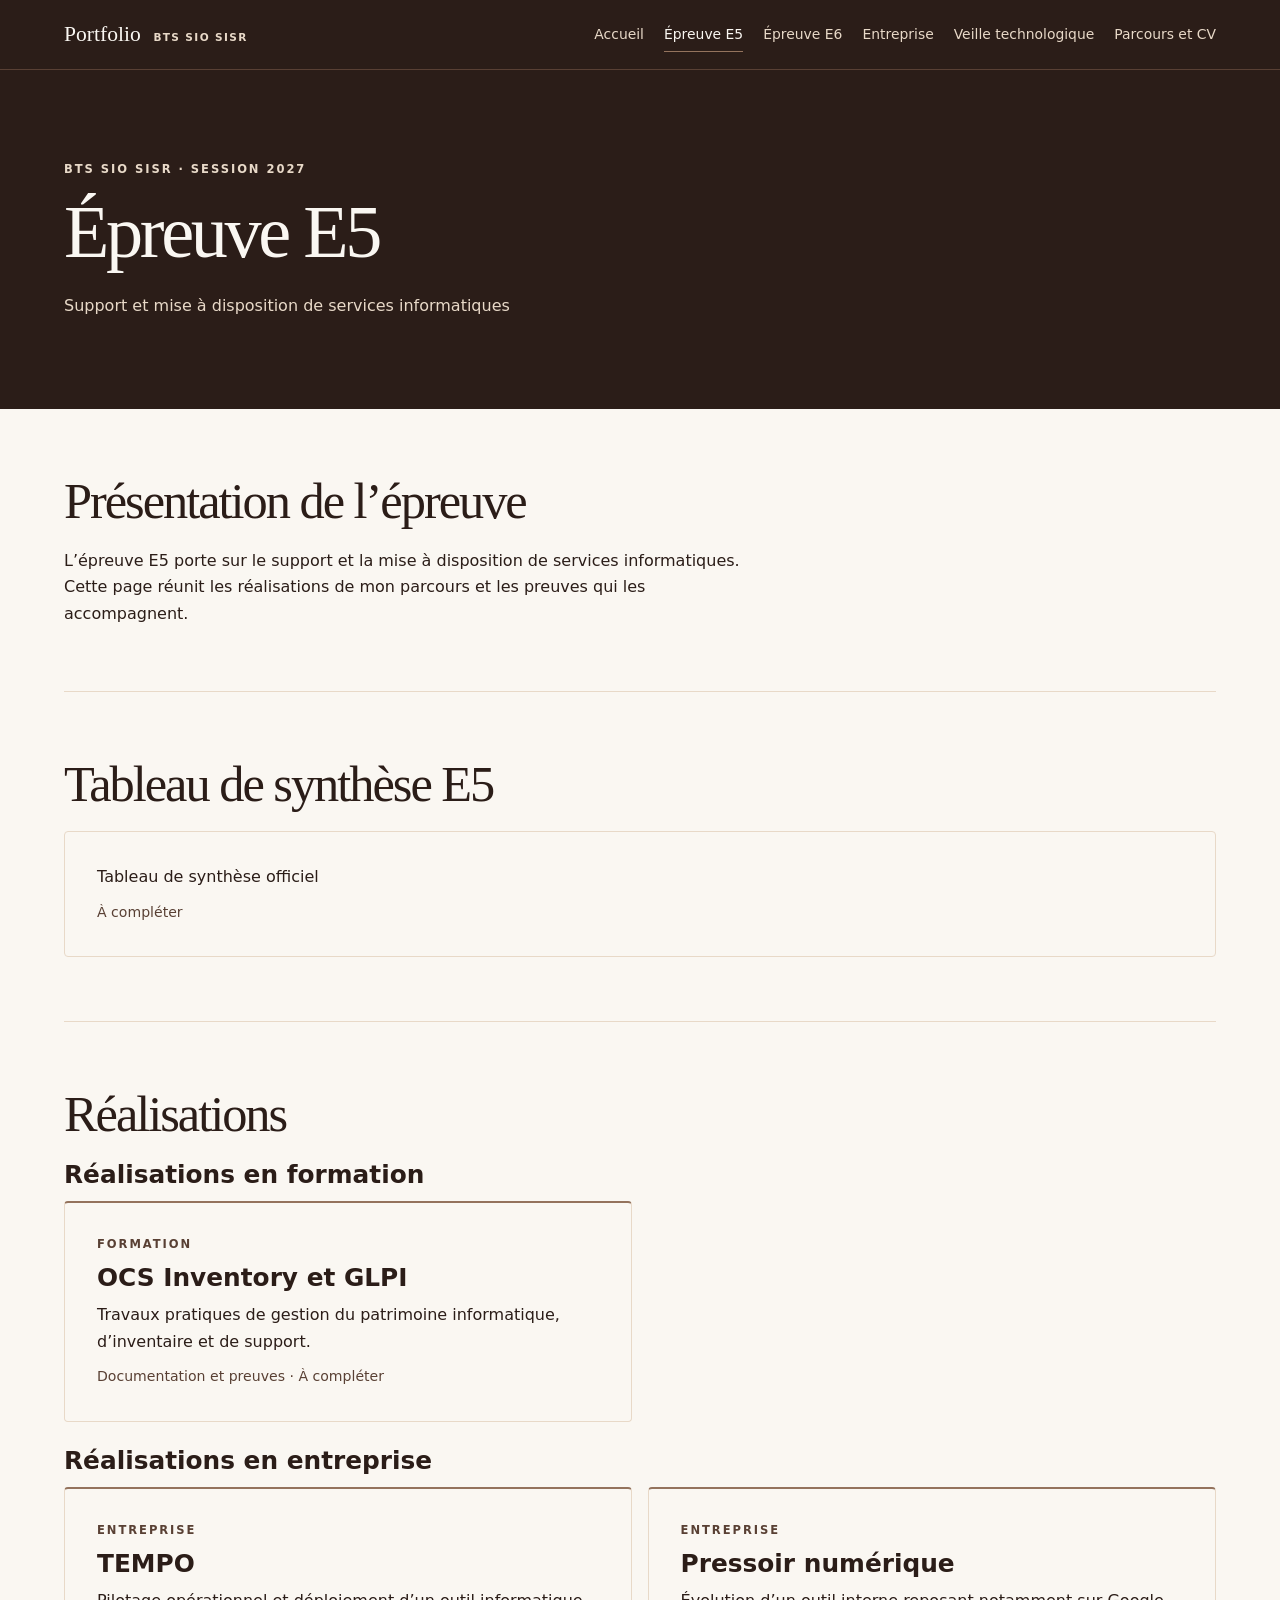
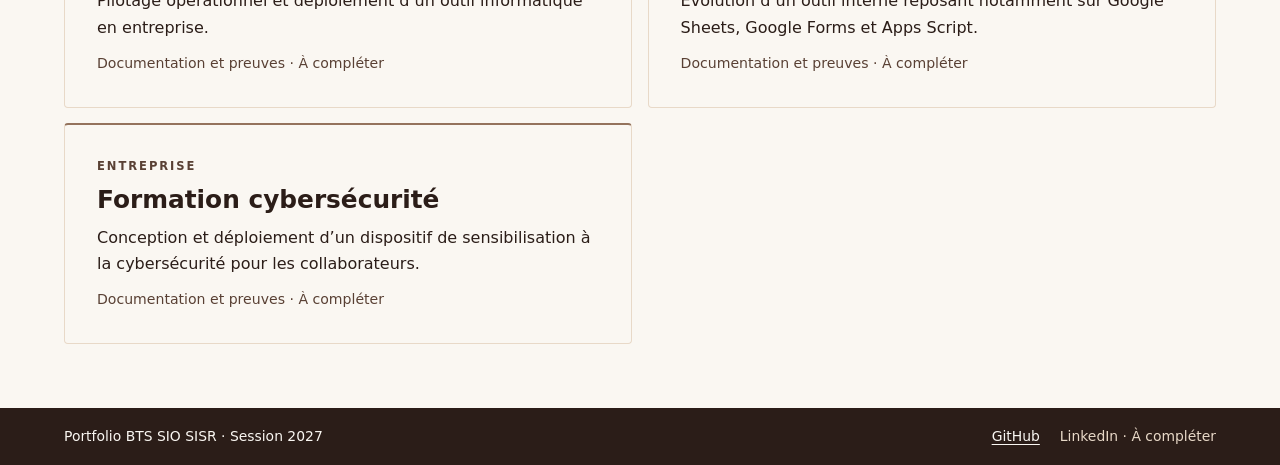
==== e5.html @ d7baee7f "Create BTS SIO SISR portfolio V1" ====
<!doctype html>
<html lang="fr">
  <head>
    <meta charset="utf-8">
    <meta name="viewport" content="width=device-width, initial-scale=1">
    <title>Épreuve E5 | Portfolio BTS SIO SISR 2027</title>
    <link rel="stylesheet" href="assets/styles.css">
    <script src="assets/menu.js" defer></script>
  </head>
  <body>
    <a class="skip" href="#contenu">Aller au contenu</a>
    <header class="site-header">
      <div class="wrap header-inner">
        <a class="brand" href="index.html">Portfolio <span>BTS SIO SISR</span></a>
        <button class="menu-button" type="button" aria-expanded="false" aria-controls="navigation" hidden>Menu</button>
        <nav id="navigation" aria-label="Navigation principale">
          <ul>
            <li><a href="index.html">Accueil</a></li>
            <li><a href="e5.html" aria-current="page">Épreuve E5</a></li>
            <li><a href="e6.html">Épreuve E6</a></li>
            <li><a href="entreprise.html">Entreprise</a></li>
            <li><a href="veille.html">Veille technologique</a></li>
            <li><a href="parcours.html">Parcours et CV</a></li>
          </ul>
        </nav>
      </div>
    </header>
    <main id="contenu" tabindex="-1">
      <section class="hero ">
        <div class="wrap hero-grid">
          <div>
            <p class="eyebrow">BTS SIO SISR · Session 2027</p>
            <h1>Épreuve E5</h1>
            <p class="intro">Support et mise à disposition de services informatiques</p>
          </div>
        </div>
      </section>
      <section class="wrap block">
        <h2>Présentation de l’épreuve</h2>
        <p>L’épreuve E5 porte sur le support et la mise à disposition de services informatiques. Cette page réunit les réalisations de mon parcours et les preuves qui les accompagnent.</p>
      </section>
      <section class="wrap block" id="tableau">
        <h2>Tableau de synthèse E5</h2>
        <div class="panel">
          <p>Tableau de synthèse officiel</p>
          <p class="pending">À compléter</p>
        </div>
      </section>
      <section class="wrap block" id="realisations">
        <h2>Réalisations</h2>
        <div class="collection">
          <h3>Réalisations en formation</h3>
          <div class="projects">
            <article class="project" id="inventaire">
              <p class="eyebrow">Formation</p>
              <h4>OCS Inventory et GLPI</h4>
              <p>Travaux pratiques de gestion du patrimoine informatique, d’inventaire et de support.</p>
              <p class="pending">Documentation et preuves · À compléter</p>
            </article>
          </div>
        </div>
        <div class="collection">
          <h3>Réalisations en entreprise</h3>
          <div class="projects">
            <article class="project" id="tempo">
              <p class="eyebrow">Entreprise</p>
              <h4>TEMPO</h4>
              <p>Pilotage opérationnel et déploiement d’un outil informatique en entreprise.</p>
              <p class="pending">Documentation et preuves · À compléter</p>
            </article>
            <article class="project" id="pressoir">
              <p class="eyebrow">Entreprise</p>
              <h4>Pressoir numérique</h4>
              <p>Évolution d’un outil interne reposant notamment sur Google Sheets, Google Forms et Apps Script.</p>
              <p class="pending">Documentation et preuves · À compléter</p>
            </article>
            <article class="project" id="sensibilisation">
              <p class="eyebrow">Entreprise</p>
              <h4>Formation cybersécurité</h4>
              <p>Conception et déploiement d’un dispositif de sensibilisation à la cybersécurité pour les collaborateurs.</p>
              <p class="pending">Documentation et preuves · À compléter</p>
            </article>
          </div>
        </div>
      </section>
    </main>
    <footer class="site-footer">
      <div class="wrap footer-inner">
        <p>Portfolio BTS SIO SISR · Session 2027</p>
        <ul aria-label="Profils professionnels">
          <li><a href="https://github.com/imriiama">GitHub</a></li>
          <li><span>LinkedIn · À compléter</span></li>
        </ul>
      </div>
    </footer>
  </body>
</html>
---- assets/styles.css ----
:root {
  --espresso: #2B1D18;
  --chocolat: #594034;
  --moka: #94735D;
  --beige: #E8D9C8;
  --ivoire: #FAF7F2;
  --display: Georgia, "Times New Roman", serif;
  color: var(--espresso);
  background: var(--ivoire);
  font: 100%/1.65 "Segoe UI", system-ui, sans-serif;
}

* { box-sizing: border-box; }
[hidden] { display: none !important; }
body { margin: 0; min-height: 100vh; display: flex; flex-direction: column; }
main { flex: 1; }
h1, h2, h3, h4, p { margin: 0; }
h1, h2, h3, h4 { line-height: 1.12; overflow-wrap: anywhere; }
h1, h2 { font-family: var(--display); font-weight: 400; }
h1 { font-size: clamp(2.45rem, 5.8vw, 5.25rem); letter-spacing: -.045em; }
h2 { font-size: clamp(2rem, 4vw, 3.15rem); letter-spacing: -.04em; }
h3, h4 { font-size: clamp(1.2rem, 2vw, 1.55rem); }
p { max-width: 68ch; }
a { color: inherit; text-underline-offset: .22em; }
:focus-visible { outline: 2px solid currentColor; outline-offset: 4px; }
.wrap { width: min(100% - clamp(2rem, 8vw, 7rem), 72rem); margin-inline: auto; }
.skip { position: absolute; z-index: 5; top: .5rem; left: .5rem; padding: .5rem 1rem; background: var(--ivoire); transform: translateY(-200%); }
.skip:focus { transform: none; }

.site-header, .site-footer { background: var(--espresso); color: var(--ivoire); }
.site-header { border-bottom: 1px solid var(--chocolat); }
.header-inner, .footer-inner { display: flex; align-items: center; justify-content: space-between; gap: 1rem; flex-wrap: wrap; padding-block: 1.05rem; }
.brand { font-family: var(--display); font-size: 1.35rem; text-decoration: none; }
.brand span { color: var(--beige); font: 650 .66rem/1 system-ui, sans-serif; letter-spacing: .13em; margin-left: .45rem; }
nav ul, .site-footer ul { display: flex; flex-wrap: wrap; gap: .3rem 1.25rem; padding: 0; margin: 0; list-style: none; }
nav a { display: block; padding-block: .35rem; color: var(--beige); font-size: .87rem; text-decoration: none; border-bottom: 1px solid transparent; }
nav a:hover, nav a[aria-current="page"] { color: var(--ivoire); border-bottom-color: var(--moka); }
.menu-button { color: inherit; background: transparent; border: 1px solid var(--moka); border-radius: .2rem; padding: .45rem .75rem; font: inherit; cursor: pointer; }

.hero { background: var(--espresso); color: var(--ivoire); padding-block: clamp(2.9rem, 7vw, 6.3rem); }
.hero-grid { display: grid; align-items: center; gap: 2rem; }
.hero-home .hero-grid { grid-template-columns: minmax(0, 1.65fr) minmax(0, 1fr); }
.hero h1 { max-width: 17ch; }
.eyebrow { color: var(--chocolat); font-size: .72rem; font-weight: 700; text-transform: uppercase; letter-spacing: .17em; margin-bottom: .75rem; }
.hero .eyebrow, .featured .eyebrow { color: var(--beige); }
.intro { margin-top: 1.2rem; color: var(--beige); max-width: 51ch; }
.actions { display: flex; flex-wrap: wrap; gap: .7rem; margin-top: 1.6rem; }
.button { display: inline-flex; align-items: center; min-height: 2.9rem; padding: .65rem 1rem; border: 1px solid var(--moka); border-radius: .2rem; font-size: .9rem; font-weight: 650; text-decoration: none; transition: background-color .18s; }
.primary { color: var(--espresso); background: var(--beige); border-color: var(--beige); }
.primary:hover { background: var(--ivoire); }
.secondary:hover { background: var(--chocolat); }
.hero .button:focus-visible { outline-color: var(--ivoire); }

.network { position: relative; aspect-ratio: 1.35; border: 1px solid var(--chocolat); background-image: linear-gradient(to right, #94735D29 1px, transparent 1px), linear-gradient(to bottom, #94735D29 1px, transparent 1px); background-size: 12.5% 16.666%; }
.network i, .network b { position: absolute; display: block; }
.network i { border: 1px solid var(--moka); }
.network i:nth-child(1) { inset: 17% 25% 33% 12.5%; border-right: 0; }
.network i:nth-child(2) { inset: 33% 12.5% 17% 37.5%; border-left: 0; }
.network i:nth-child(3) { inset: 33% 25% 33% 37.5%; border-color: var(--beige); background: var(--chocolat); }
.network i:nth-child(4) { inset: 42% 35% 42% 47.5%; border-color: var(--beige); }
.network b { width: .55rem; aspect-ratio: 1; background: var(--beige); transform: translate(-50%, -50%); }
.network b:nth-of-type(1) { left: 12.5%; top: 17%; }
.network b:nth-of-type(2) { left: 87.5%; top: 33%; }
.network b:nth-of-type(3) { left: 37.5%; top: 67%; }
.network b:nth-of-type(4) { left: 87.5%; top: 83%; }

.block { padding-block: clamp(2rem, 5vw, 4.15rem); }
.block + .block { border-top: 1px solid var(--beige); }
.block h2 + * { margin-top: 1.15rem; }
.about { display: grid; grid-template-columns: minmax(0, 1fr) minmax(0, 2fr); gap: 1rem 2rem; }
.about h2 + * { margin-top: 0; }
.projects, .grid { display: grid; gap: .95rem; grid-template-columns: repeat(2, minmax(0, 1fr)); }
.project, .panel { border: 1px solid var(--beige); border-radius: .25rem; padding: clamp(1.1rem, 3vw, 2rem); }
.project { display: flex; flex-direction: column; align-items: start; gap: .65rem; border-top: 2px solid var(--moka); }
.project .eyebrow { margin: 0; }
.project .text-link { margin-top: auto; padding-top: .55rem; }
.featured { background: var(--chocolat); color: var(--ivoire); border-color: var(--chocolat); }
.featured h3 { font-family: var(--display); font-size: clamp(2rem, 4vw, 3rem); font-weight: 400; }
.featured a { color: var(--ivoire); }
.panel h3 + *, .panel p + p { margin-top: .65rem; }
.panel ul { padding-left: 1.2rem; }
.pending { color: var(--chocolat); font-size: .88rem; }
.collection + .collection { margin-top: 1.6rem; }
.collection h3 + .projects { margin-top: .75rem; }
.text-link { display: inline-block; color: var(--chocolat); font-weight: 650; font-size: .92rem; }
.text-link:hover { text-decoration-thickness: 2px; }
p + .text-link { margin-top: .7rem; }
.band { background: var(--beige); }
.site-footer { font-size: .87rem; }
.site-footer span { color: var(--beige); }

@media (max-width: 56rem) {
  .header-inner nav { flex-basis: 100%; }
  .hero-home .hero-grid { grid-template-columns: minmax(0, 1.65fr) minmax(0, .8fr); }
}

@media (max-width: 42rem) {
  nav ul { flex-direction: column; align-items: start; }
  nav a { padding: .5rem 0; }
  .hero-home .hero-grid, .about, .projects, .grid { grid-template-columns: minmax(0, 1fr); }
  .network { display: none; }
  .footer-inner { align-items: start; flex-direction: column; }
}

@media (prefers-reduced-motion: reduce) {
  .button { transition: none; }
}
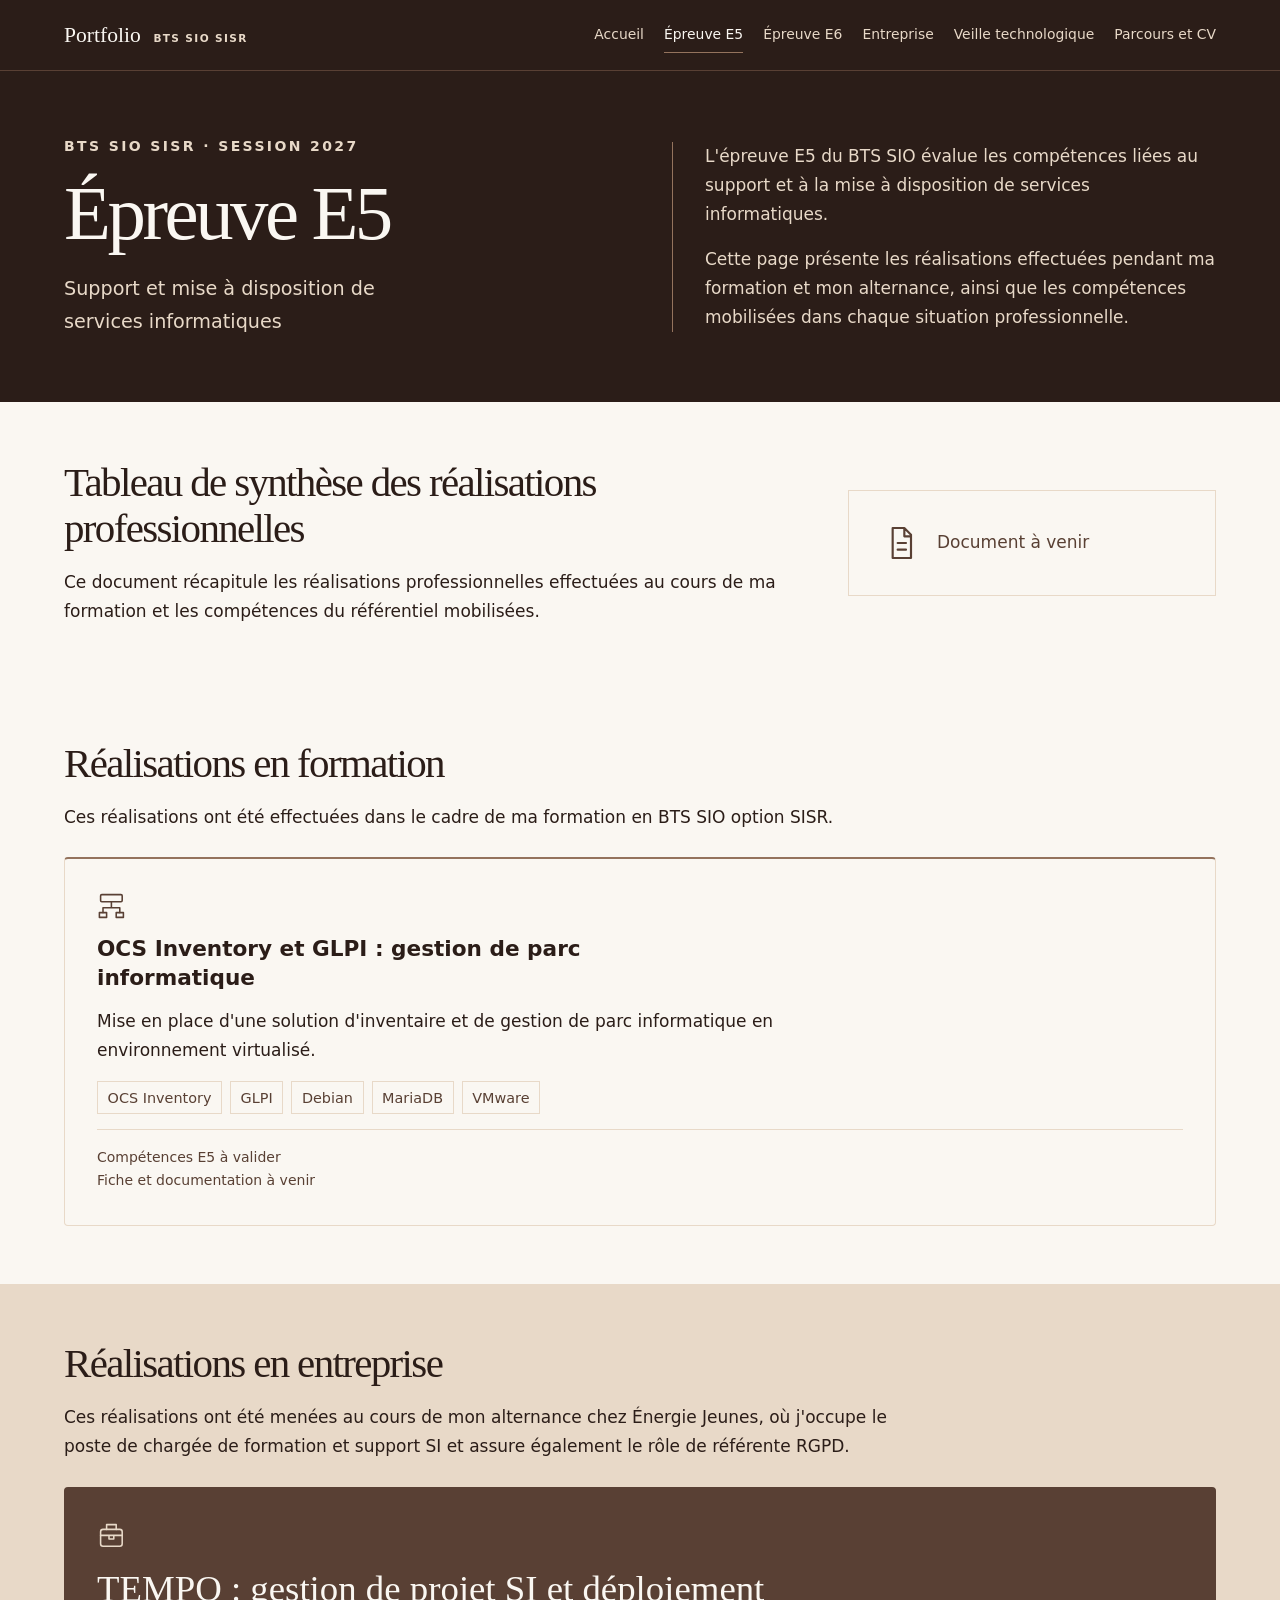
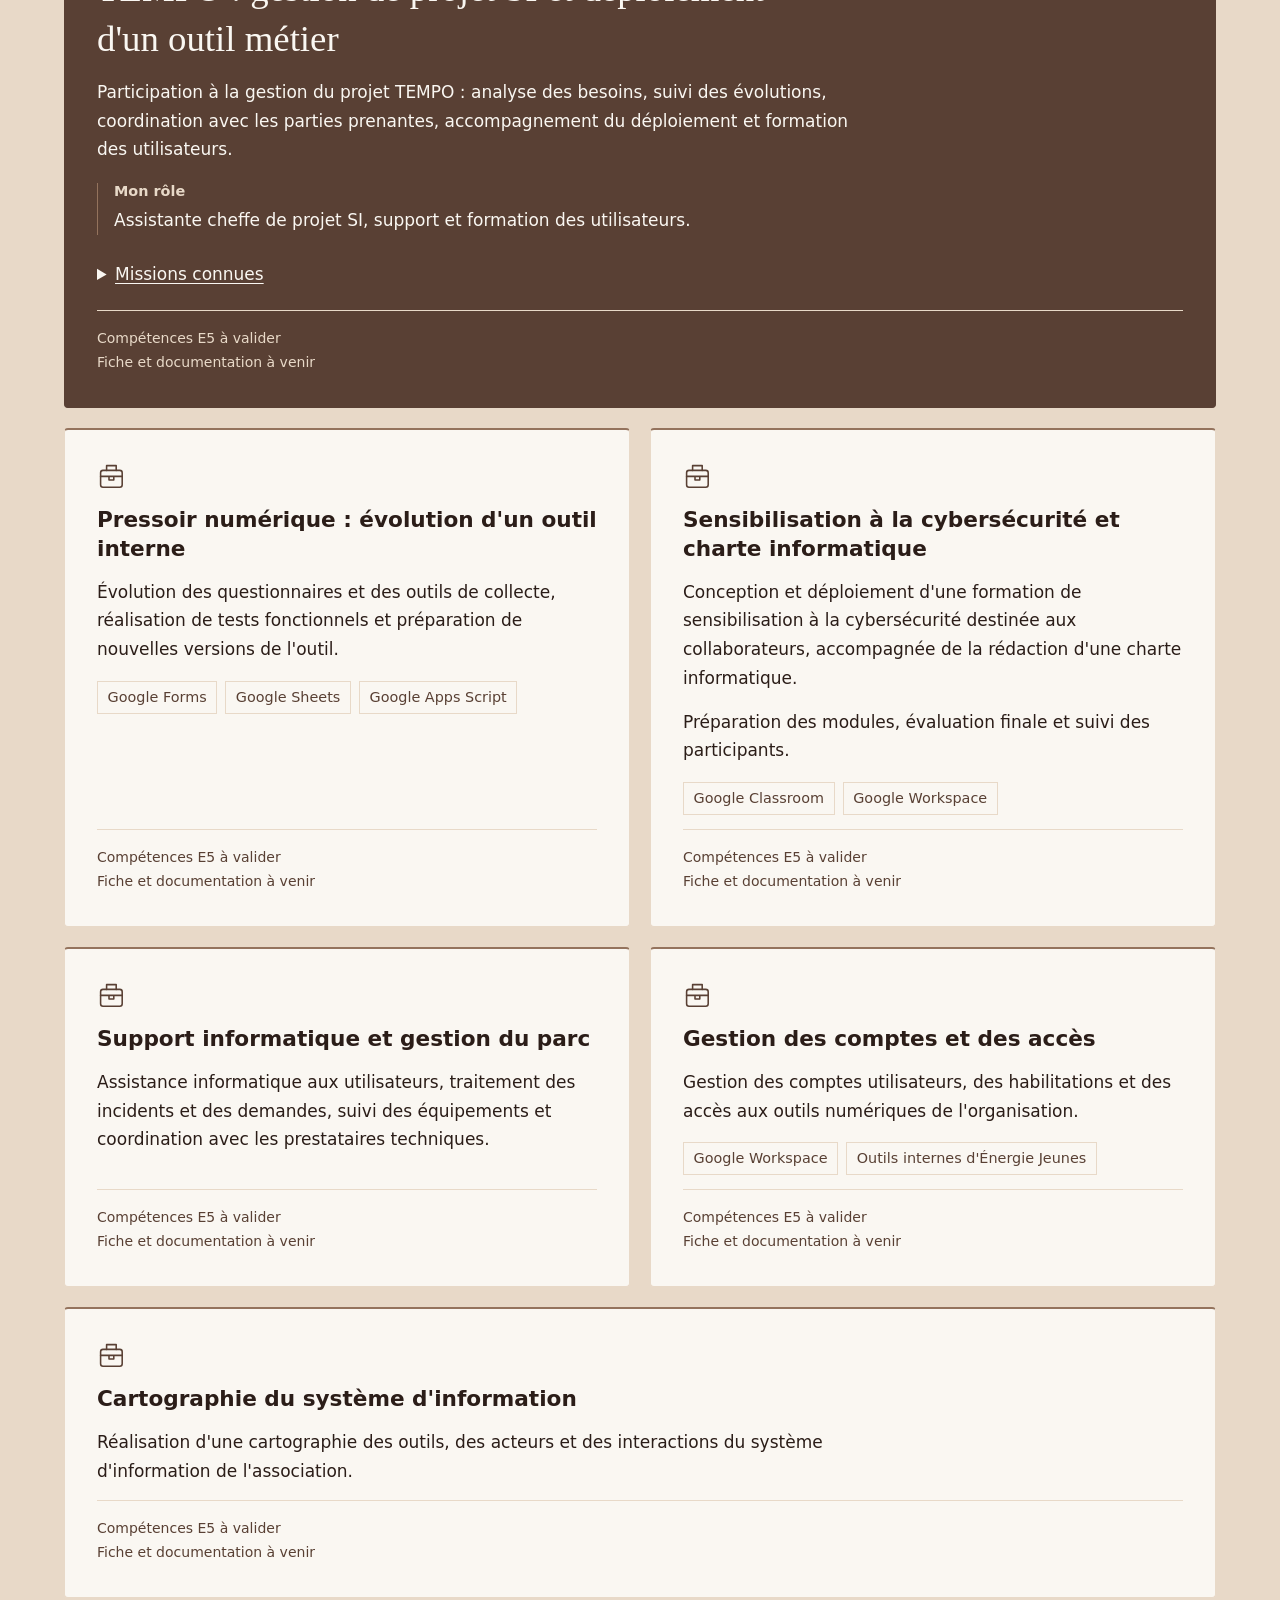
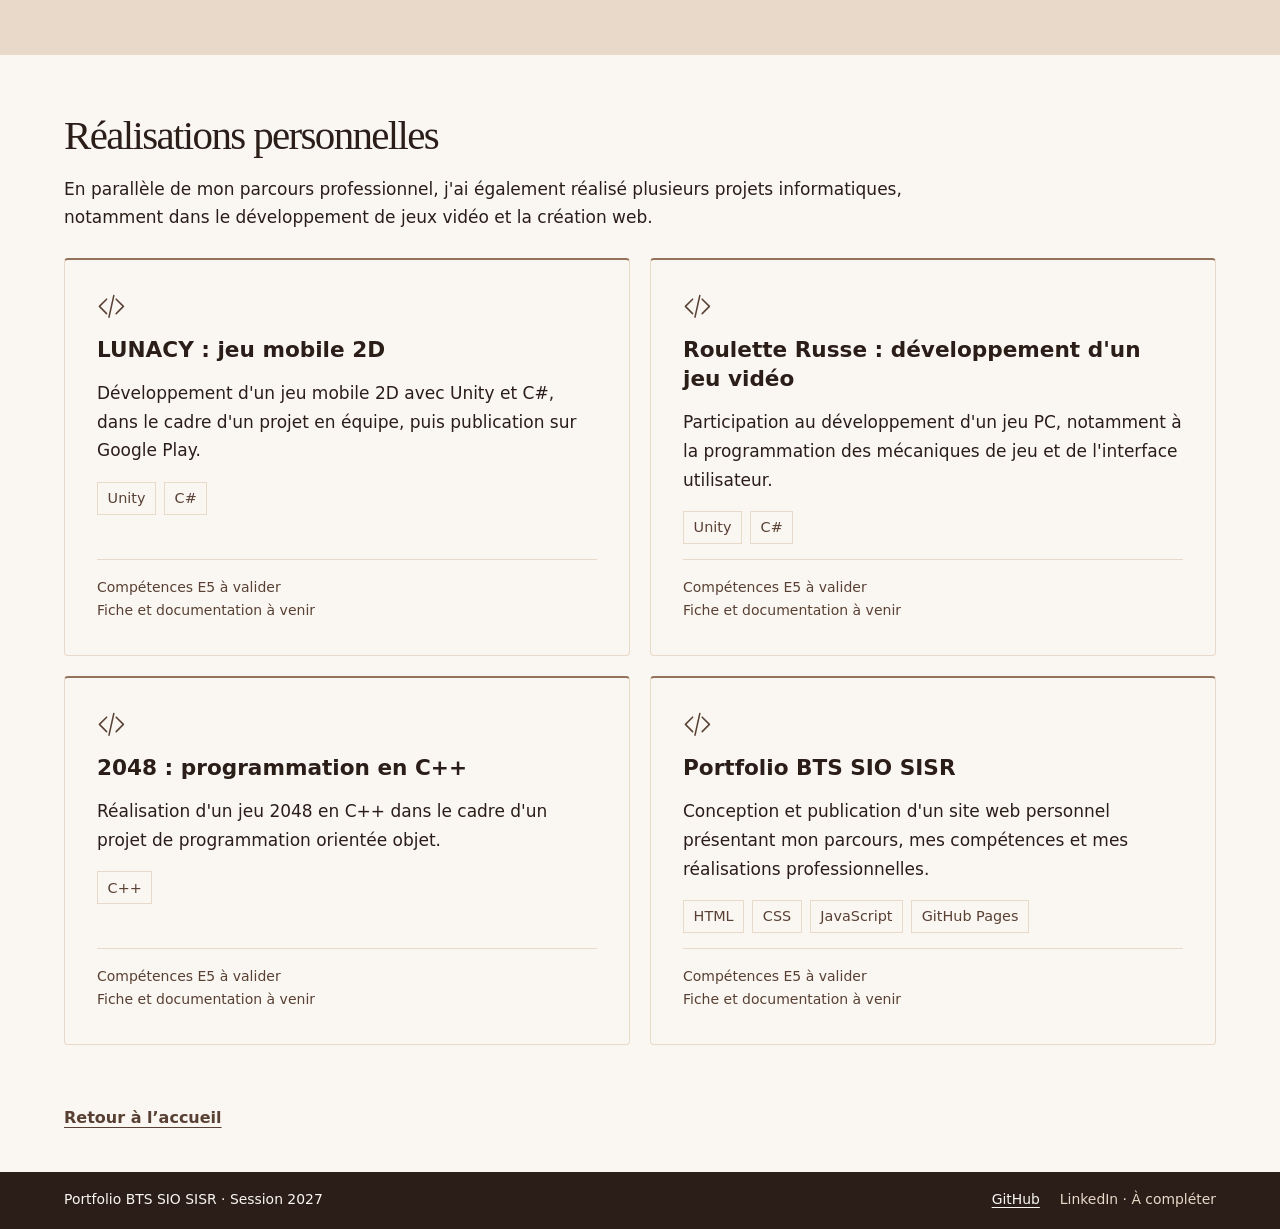
==== commit b7bed3cf: "Build E5 overview with authentic project categories" ====
--- a/e5.html
+++ b/e5.html
@@ -5,9 +5,10 @@
     <meta name="viewport" content="width=device-width, initial-scale=1">
     <title>Épreuve E5 | Portfolio BTS SIO SISR 2027</title>
     <link rel="stylesheet" href="assets/styles.css">
+    <link rel="stylesheet" href="assets/e5.css">
     <script src="assets/menu.js" defer></script>
   </head>
-  <body>
+  <body class="e5-page">
     <a class="skip" href="#contenu">Aller au contenu</a>
     <header class="site-header">
       <div class="wrap header-inner">
@@ -26,63 +27,220 @@
       </div>
     </header>
     <main id="contenu" tabindex="-1">
-      <section class="hero ">
-        <div class="wrap hero-grid">
+      <section class="hero e5-intro">
+        <div class="wrap e5-intro-layout">
           <div>
             <p class="eyebrow">BTS SIO SISR · Session 2027</p>
             <h1>Épreuve E5</h1>
             <p class="intro">Support et mise à disposition de services informatiques</p>
           </div>
+          <div class="e5-intro-copy">
+            <p>L'épreuve E5 du BTS SIO évalue les compétences liées au support et à la mise à disposition de services informatiques.</p>
+            <p>Cette page présente les réalisations effectuées pendant ma formation et mon alternance, ainsi que les compétences mobilisées dans chaque situation professionnelle.</p>
+          </div>
         </div>
       </section>
-      <section class="wrap block">
-        <h2>Présentation de l’épreuve</h2>
-        <p>L’épreuve E5 porte sur le support et la mise à disposition de services informatiques. Cette page réunit les réalisations de mon parcours et les preuves qui les accompagnent.</p>
-      </section>
-      <section class="wrap block" id="tableau">
-        <h2>Tableau de synthèse E5</h2>
-        <div class="panel">
-          <p>Tableau de synthèse officiel</p>
-          <p class="pending">À compléter</p>
+
+      <section class="wrap block e5-tableau" id="tableau" aria-labelledby="tableau-titre">
+        <div class="e5-section-copy">
+          <h2 id="tableau-titre">Tableau de synthèse des réalisations professionnelles</h2>
+          <p>Ce document récapitule les réalisations professionnelles effectuées au cours de ma formation et les compétences du référentiel mobilisées.</p>
+        </div>
+        <div class="e5-document">
+          <svg viewBox="0 0 24 24" fill="none" stroke="currentColor" stroke-width="1.3" stroke-linecap="round" stroke-linejoin="round" aria-hidden="true"><path d="M7 3h7l4 4v14H7zM14 3v5h4M10 12h5m-5 4h5"/></svg>
+          <p>Document à venir</p>
+          <!-- À réception du PDF officiel, intégrer ici son aperçu et ses liens relatifs d’ouverture et de téléchargement. -->
         </div>
       </section>
-      <section class="wrap block" id="realisations">
-        <h2>Réalisations</h2>
-        <div class="collection">
-          <h3>Réalisations en formation</h3>
+
+      <div id="realisations">
+        <section class="wrap block e5-collection" aria-labelledby="formation-titre">
+          <div class="e5-section-copy">
+            <h2 id="formation-titre">Réalisations en formation</h2>
+            <p>Ces réalisations ont été effectuées dans le cadre de ma formation en BTS SIO option SISR.</p>
+          </div>
+          <div class="projects e5-training">
+            <article class="project e5-card" id="inventaire" aria-labelledby="inventaire-titre">
+              <!-- Remplacer ce repère graphique par une image réelle avec un texte alternatif pertinent, lorsqu’elle sera disponible. -->
+              <div class="e5-card-icon"><svg viewBox="0 0 24 24" fill="none" stroke="currentColor" stroke-width="1.3" stroke-linecap="round" stroke-linejoin="round" aria-hidden="true"><rect x="3" y="3" width="18" height="6" rx="1"/><path d="M12 9v5M5 18v-4h14v4"/><rect x="2" y="18" width="6" height="4"/><rect x="16" y="18" width="6" height="4"/></svg></div>
+              <h3 id="inventaire-titre">OCS Inventory et GLPI : gestion de parc informatique</h3>
+              <p>Mise en place d'une solution d'inventaire et de gestion de parc informatique en environnement virtualisé.</p>
+              
+              <ul class="e5-tools" aria-label="Technologies et outils"><li>OCS Inventory</li><li>GLPI</li><li>Debian</li><li>MariaDB</li><li>VMware</li></ul>
+              <!-- Ajouter ici les compétences validées, puis les liens réels vers la fiche et les documentations. -->
+              <div class="e5-card-status">
+                <p>Compétences E5 à valider</p>
+                <p>Fiche et documentation à venir</p>
+              </div>
+            </article>
+          </div>
+        </section>
+
+        <section class="e5-enterprise" aria-labelledby="entreprise-titre">
+          <div class="wrap block e5-collection">
+            <div class="e5-section-copy">
+              <h2 id="entreprise-titre">Réalisations en entreprise</h2>
+              <p>Ces réalisations ont été menées au cours de mon alternance chez Énergie Jeunes, où j'occupe le poste de chargée de formation et support SI et assure également le rôle de référente RGPD.</p>
+            </div>
+            <div class="projects">
+            <article class="project e5-card e5-tempo" id="tempo" aria-labelledby="tempo-titre">
+              <!-- Remplacer ce repère graphique par une image réelle avec un texte alternatif pertinent, lorsqu’elle sera disponible. -->
+              <div class="e5-card-icon"><svg viewBox="0 0 24 24" fill="none" stroke="currentColor" stroke-width="1.3" stroke-linecap="round" stroke-linejoin="round" aria-hidden="true"><rect x="3" y="7" width="18" height="14" rx="2"/><path d="M8 7V3h8v4M3 12h18m-11 0v3h4v-3"/></svg></div>
+              <h3 id="tempo-titre">TEMPO : gestion de projet SI et déploiement d'un outil métier</h3>
+              <p>Participation à la gestion du projet TEMPO : analyse des besoins, suivi des évolutions, coordination avec les parties prenantes, accompagnement du déploiement et formation des utilisateurs.</p>
+              <div class="e5-role"><h4>Mon rôle</h4><p>Assistante cheffe de projet SI, support et formation des utilisateurs.</p></div>
+                <details class="e5-missions">
+                  <summary>Missions connues</summary>
+                  <ul>
+                    <li>Participation aux réunions de suivi.</li>
+                    <li>Analyse des besoins des utilisateurs.</li>
+                    <li>Contribution à la priorisation des évolutions.</li>
+                    <li>Coordination avec les parties prenantes et le prestataire.</li>
+                    <li>Suivi des anomalies et des demandes d'évolution.</li>
+                    <li>Formation et accompagnement des utilisateurs.</li>
+                    <li>Participation à l'amélioration continue.</li>
+                  </ul>
+                </details>
+              
+              <!-- Ajouter ici les compétences validées, puis les liens réels vers la fiche et les documentations. -->
+              <div class="e5-card-status">
+                <p>Compétences E5 à valider</p>
+                <p>Fiche et documentation à venir</p>
+              </div>
+            </article>
+            <article class="project e5-card" id="pressoir" aria-labelledby="pressoir-titre">
+              <!-- Remplacer ce repère graphique par une image réelle avec un texte alternatif pertinent, lorsqu’elle sera disponible. -->
+              <div class="e5-card-icon"><svg viewBox="0 0 24 24" fill="none" stroke="currentColor" stroke-width="1.3" stroke-linecap="round" stroke-linejoin="round" aria-hidden="true"><rect x="3" y="7" width="18" height="14" rx="2"/><path d="M8 7V3h8v4M3 12h18m-11 0v3h4v-3"/></svg></div>
+              <h3 id="pressoir-titre">Pressoir numérique : évolution d'un outil interne</h3>
+              <p>Évolution des questionnaires et des outils de collecte, réalisation de tests fonctionnels et préparation de nouvelles versions de l'outil.</p>
+              
+              <ul class="e5-tools" aria-label="Technologies et outils"><li>Google Forms</li><li>Google Sheets</li><li>Google Apps Script</li></ul>
+              <!-- Ajouter ici les compétences validées, puis les liens réels vers la fiche et les documentations. -->
+              <div class="e5-card-status">
+                <p>Compétences E5 à valider</p>
+                <p>Fiche et documentation à venir</p>
+              </div>
+            </article>
+            <article class="project e5-card" id="sensibilisation" aria-labelledby="sensibilisation-titre">
+              <!-- Remplacer ce repère graphique par une image réelle avec un texte alternatif pertinent, lorsqu’elle sera disponible. -->
+              <div class="e5-card-icon"><svg viewBox="0 0 24 24" fill="none" stroke="currentColor" stroke-width="1.3" stroke-linecap="round" stroke-linejoin="round" aria-hidden="true"><rect x="3" y="7" width="18" height="14" rx="2"/><path d="M8 7V3h8v4M3 12h18m-11 0v3h4v-3"/></svg></div>
+              <h3 id="sensibilisation-titre">Sensibilisation à la cybersécurité et charte informatique</h3>
+              <p>Conception et déploiement d'une formation de sensibilisation à la cybersécurité destinée aux collaborateurs, accompagnée de la rédaction d'une charte informatique.</p>
+              <p>Préparation des modules, évaluation finale et suivi des participants.</p>
+              <ul class="e5-tools" aria-label="Technologies et outils"><li>Google Classroom</li><li>Google Workspace</li></ul>
+              <!-- Ajouter ici les compétences validées, puis les liens réels vers la fiche et les documentations. -->
+              <div class="e5-card-status">
+                <p>Compétences E5 à valider</p>
+                <p>Fiche et documentation à venir</p>
+              </div>
+            </article>
+            <article class="project e5-card" id="support" aria-labelledby="support-titre">
+              <!-- Remplacer ce repère graphique par une image réelle avec un texte alternatif pertinent, lorsqu’elle sera disponible. -->
+              <div class="e5-card-icon"><svg viewBox="0 0 24 24" fill="none" stroke="currentColor" stroke-width="1.3" stroke-linecap="round" stroke-linejoin="round" aria-hidden="true"><rect x="3" y="7" width="18" height="14" rx="2"/><path d="M8 7V3h8v4M3 12h18m-11 0v3h4v-3"/></svg></div>
+              <h3 id="support-titre">Support informatique et gestion du parc</h3>
+              <p>Assistance informatique aux utilisateurs, traitement des incidents et des demandes, suivi des équipements et coordination avec les prestataires techniques.</p>
+              
+              
+              <!-- Ajouter ici les compétences validées, puis les liens réels vers la fiche et les documentations. -->
+              <div class="e5-card-status">
+                <p>Compétences E5 à valider</p>
+                <p>Fiche et documentation à venir</p>
+              </div>
+            </article>
+            <article class="project e5-card" id="acces" aria-labelledby="acces-titre">
+              <!-- Remplacer ce repère graphique par une image réelle avec un texte alternatif pertinent, lorsqu’elle sera disponible. -->
+              <div class="e5-card-icon"><svg viewBox="0 0 24 24" fill="none" stroke="currentColor" stroke-width="1.3" stroke-linecap="round" stroke-linejoin="round" aria-hidden="true"><rect x="3" y="7" width="18" height="14" rx="2"/><path d="M8 7V3h8v4M3 12h18m-11 0v3h4v-3"/></svg></div>
+              <h3 id="acces-titre">Gestion des comptes et des accès</h3>
+              <p>Gestion des comptes utilisateurs, des habilitations et des accès aux outils numériques de l'organisation.</p>
+              
+              <ul class="e5-tools" aria-label="Technologies et outils"><li>Google Workspace</li><li>Outils internes d'Énergie Jeunes</li></ul>
+              <!-- Ajouter ici les compétences validées, puis les liens réels vers la fiche et les documentations. -->
+              <div class="e5-card-status">
+                <p>Compétences E5 à valider</p>
+                <p>Fiche et documentation à venir</p>
+              </div>
+            </article>
+            <article class="project e5-card" id="cartographie" aria-labelledby="cartographie-titre">
+              <!-- Remplacer ce repère graphique par une image réelle avec un texte alternatif pertinent, lorsqu’elle sera disponible. -->
+              <div class="e5-card-icon"><svg viewBox="0 0 24 24" fill="none" stroke="currentColor" stroke-width="1.3" stroke-linecap="round" stroke-linejoin="round" aria-hidden="true"><rect x="3" y="7" width="18" height="14" rx="2"/><path d="M8 7V3h8v4M3 12h18m-11 0v3h4v-3"/></svg></div>
+              <h3 id="cartographie-titre">Cartographie du système d'information</h3>
+              <p>Réalisation d'une cartographie des outils, des acteurs et des interactions du système d'information de l'association.</p>
+              
+              
+              <!-- Ajouter ici les compétences validées, puis les liens réels vers la fiche et les documentations. -->
+              <div class="e5-card-status">
+                <p>Compétences E5 à valider</p>
+                <p>Fiche et documentation à venir</p>
+              </div>
+            </article>
+            </div>
+          </div>
+        </section>
+
+        <section class="wrap block e5-collection" aria-labelledby="personnel-titre">
+          <div class="e5-section-copy">
+            <h2 id="personnel-titre">Réalisations personnelles</h2>
+            <p>En parallèle de mon parcours professionnel, j'ai également réalisé plusieurs projets informatiques, notamment dans le développement de jeux vidéo et la création web.</p>
+          </div>
           <div class="projects">
-            <article class="project" id="inventaire">
-              <p class="eyebrow">Formation</p>
-              <h4>OCS Inventory et GLPI</h4>
-              <p>Travaux pratiques de gestion du patrimoine informatique, d’inventaire et de support.</p>
-              <p class="pending">Documentation et preuves · À compléter</p>
-            </article>
-          </div>
-        </div>
-        <div class="collection">
-          <h3>Réalisations en entreprise</h3>
-          <div class="projects">
-            <article class="project" id="tempo">
-              <p class="eyebrow">Entreprise</p>
-              <h4>TEMPO</h4>
-              <p>Pilotage opérationnel et déploiement d’un outil informatique en entreprise.</p>
-              <p class="pending">Documentation et preuves · À compléter</p>
-            </article>
-            <article class="project" id="pressoir">
-              <p class="eyebrow">Entreprise</p>
-              <h4>Pressoir numérique</h4>
-              <p>Évolution d’un outil interne reposant notamment sur Google Sheets, Google Forms et Apps Script.</p>
-              <p class="pending">Documentation et preuves · À compléter</p>
-            </article>
-            <article class="project" id="sensibilisation">
-              <p class="eyebrow">Entreprise</p>
-              <h4>Formation cybersécurité</h4>
-              <p>Conception et déploiement d’un dispositif de sensibilisation à la cybersécurité pour les collaborateurs.</p>
-              <p class="pending">Documentation et preuves · À compléter</p>
-            </article>
-          </div>
-        </div>
-      </section>
+            <article class="project e5-card" id="lunacy" aria-labelledby="lunacy-titre">
+              <!-- Remplacer ce repère graphique par une image réelle avec un texte alternatif pertinent, lorsqu’elle sera disponible. -->
+              <div class="e5-card-icon"><svg viewBox="0 0 24 24" fill="none" stroke="currentColor" stroke-width="1.3" stroke-linecap="round" stroke-linejoin="round" aria-hidden="true"><path d="m8 6-6 6 6 6m8-12 6 6-6 6M14 3l-4 18"/></svg></div>
+              <h3 id="lunacy-titre">LUNACY : jeu mobile 2D</h3>
+              <p>Développement d'un jeu mobile 2D avec Unity et C#, dans le cadre d'un projet en équipe, puis publication sur Google Play.</p>
+              
+              <ul class="e5-tools" aria-label="Technologies et outils"><li>Unity</li><li>C#</li></ul>
+              <!-- Ajouter ici les compétences validées, puis les liens réels vers la fiche et les documentations. -->
+              <div class="e5-card-status">
+                <p>Compétences E5 à valider</p>
+                <p>Fiche et documentation à venir</p>
+              </div>
+            </article>
+            <article class="project e5-card" id="roulette-russe" aria-labelledby="roulette-russe-titre">
+              <!-- Remplacer ce repère graphique par une image réelle avec un texte alternatif pertinent, lorsqu’elle sera disponible. -->
+              <div class="e5-card-icon"><svg viewBox="0 0 24 24" fill="none" stroke="currentColor" stroke-width="1.3" stroke-linecap="round" stroke-linejoin="round" aria-hidden="true"><path d="m8 6-6 6 6 6m8-12 6 6-6 6M14 3l-4 18"/></svg></div>
+              <h3 id="roulette-russe-titre">Roulette Russe : développement d'un jeu vidéo</h3>
+              <p>Participation au développement d'un jeu PC, notamment à la programmation des mécaniques de jeu et de l'interface utilisateur.</p>
+              
+              <ul class="e5-tools" aria-label="Technologies et outils"><li>Unity</li><li>C#</li></ul>
+              <!-- Ajouter ici les compétences validées, puis les liens réels vers la fiche et les documentations. -->
+              <div class="e5-card-status">
+                <p>Compétences E5 à valider</p>
+                <p>Fiche et documentation à venir</p>
+              </div>
+            </article>
+            <article class="project e5-card" id="jeu-2048" aria-labelledby="jeu-2048-titre">
+              <!-- Remplacer ce repère graphique par une image réelle avec un texte alternatif pertinent, lorsqu’elle sera disponible. -->
+              <div class="e5-card-icon"><svg viewBox="0 0 24 24" fill="none" stroke="currentColor" stroke-width="1.3" stroke-linecap="round" stroke-linejoin="round" aria-hidden="true"><path d="m8 6-6 6 6 6m8-12 6 6-6 6M14 3l-4 18"/></svg></div>
+              <h3 id="jeu-2048-titre">2048 : programmation en C++</h3>
+              <p>Réalisation d'un jeu 2048 en C++ dans le cadre d'un projet de programmation orientée objet.</p>
+              
+              <ul class="e5-tools" aria-label="Technologies et outils"><li>C++</li></ul>
+              <!-- Ajouter ici les compétences validées, puis les liens réels vers la fiche et les documentations. -->
+              <div class="e5-card-status">
+                <p>Compétences E5 à valider</p>
+                <p>Fiche et documentation à venir</p>
+              </div>
+            </article>
+            <article class="project e5-card" id="portfolio" aria-labelledby="portfolio-titre">
+              <!-- Remplacer ce repère graphique par une image réelle avec un texte alternatif pertinent, lorsqu’elle sera disponible. -->
+              <div class="e5-card-icon"><svg viewBox="0 0 24 24" fill="none" stroke="currentColor" stroke-width="1.3" stroke-linecap="round" stroke-linejoin="round" aria-hidden="true"><path d="m8 6-6 6 6 6m8-12 6 6-6 6M14 3l-4 18"/></svg></div>
+              <h3 id="portfolio-titre">Portfolio BTS SIO SISR</h3>
+              <p>Conception et publication d'un site web personnel présentant mon parcours, mes compétences et mes réalisations professionnelles.</p>
+              
+              <ul class="e5-tools" aria-label="Technologies et outils"><li>HTML</li><li>CSS</li><li>JavaScript</li><li>GitHub Pages</li></ul>
+              <!-- Ajouter ici les compétences validées, puis les liens réels vers la fiche et les documentations. -->
+              <div class="e5-card-status">
+                <p>Compétences E5 à valider</p>
+                <p>Fiche et documentation à venir</p>
+              </div>
+            </article>
+          </div>
+        </section>
+      </div>
+      <div class="wrap e5-back">
+        <a class="text-link" href="index.html">Retour à l’accueil</a>
+      </div>
     </main>
     <footer class="site-footer">
       <div class="wrap footer-inner">
--- a/assets/e5.css
+++ b/assets/e5.css
@@ -0,0 +1,53 @@
+/* Styles limités à l’E5 pour conserver les autres pages à l’identique. */
+.e5-page { font-size: 1.0625rem; line-height: 1.7; }
+.e5-page h2 { font-size: clamp(1.9rem, 3.2vw, 2.65rem); }
+.e5-page h3 { font-size: 1.35rem; line-height: 1.35; }
+.e5-page .eyebrow { font-size: .875rem; }
+.e5-page .text-link { font-size: 1rem; }
+.e5-page .block { padding-block: clamp(2.25rem, 4.5vw, 3.75rem); }
+.e5-page [id] { scroll-margin-top: 1.5rem; }
+.e5-intro { padding-block: clamp(2.5rem, 5vw, 4.5rem); }
+.e5-intro-layout { display: grid; grid-template-columns: minmax(0, 1fr) minmax(0, 1fr); align-items: center; gap: 2rem 4rem; }
+.e5-intro h1 { font-size: clamp(3rem, 6vw, 4.8rem); }
+.e5-intro .intro { font-size: 1.2rem; margin-top: 1rem; max-width: 32ch; }
+.e5-intro-copy { color: var(--beige); border-left: 1px solid var(--moka); padding-left: 2rem; }
+.e5-intro-copy p + p { margin-top: 1rem; }
+.e5-section-copy { margin-bottom: 1.6rem; }
+.e5-section-copy p { margin-top: 1rem; max-width: 80ch; }
+.e5-tableau { display: grid; grid-template-columns: minmax(0, 2fr) minmax(0, 1fr); gap: 2rem 3rem; align-items: center; }
+.e5-tableau .e5-section-copy { margin: 0; }
+.e5-document { border: 1px solid var(--beige); background: var(--ivoire); padding: 2rem; display: flex; align-items: center; gap: 1rem; color: var(--chocolat); }
+.e5-document svg { width: 2.5rem; height: 2.5rem; flex-shrink: 0; }
+.e5-collection .projects { gap: 1.25rem; }
+.e5-page .e5-card { background: var(--ivoire); gap: .9rem; padding: clamp(1.3rem, 3vw, 2rem); }
+.e5-card-icon { color: var(--chocolat); line-height: 0; }
+.e5-card-icon svg { width: 1.8rem; height: 1.8rem; }
+.e5-card h3 { max-width: 42ch; }
+.e5-card p { max-width: 70ch; }
+.e5-tools { display: flex; flex-wrap: wrap; gap: .35rem .5rem; list-style: none; padding: 0; margin: .15rem 0 0; }
+.e5-tools li { border: 1px solid var(--beige); padding: .2rem .6rem; color: var(--chocolat); font-size: .9rem; }
+.e5-card-status { margin-top: auto; padding-top: 1rem; width: 100%; border-top: 1px solid var(--beige); color: var(--chocolat); font-size: .875rem; }
+.e5-enterprise { background: var(--beige); }
+.e5-page .e5-tempo { grid-column: 1 / -1; background: var(--chocolat); color: var(--ivoire); border-color: var(--chocolat); }
+.e5-tempo .e5-card-icon, .e5-tempo .e5-card-status { color: var(--beige); }
+.e5-tempo h3 { font-family: var(--display); font-weight: 400; font-size: clamp(1.8rem, 3vw, 2.3rem); max-width: 38ch; }
+.e5-role { border-left: 1px solid var(--moka); padding-left: 1rem; margin-block: .3rem; }
+.e5-role h4 { font-size: .9rem; margin-bottom: .4rem; color: var(--beige); }
+.e5-missions { width: 100%; }
+.e5-missions summary { cursor: pointer; padding-block: .4rem; width: fit-content; text-underline-offset: .2em; text-decoration: underline; }
+.e5-missions ul { padding-left: 1.2rem; margin: .6rem 0; columns: 2; column-gap: 2rem; }
+.e5-missions li { break-inside: avoid; padding-bottom: .35rem; }
+.e5-enterprise .e5-card:last-child { grid-column: 1 / -1; }
+.e5-training { grid-template-columns: minmax(0, 1fr); }
+.e5-back { padding-bottom: 2.5rem; }
+@media (max-width: 56rem) {
+  .e5-intro-layout { gap: 2rem; }
+  .e5-intro-copy { padding-left: 1.5rem; }
+  .e5-tableau { grid-template-columns: minmax(0, 1.6fr) minmax(0, 1fr); gap: 1.5rem; }
+}
+@media (max-width: 42rem) {
+  .e5-intro-layout, .e5-tableau { grid-template-columns: minmax(0, 1fr); }
+  .e5-intro-copy { padding: 1.5rem 0 0; border-left: 0; border-top: 1px solid var(--moka); }
+  .e5-missions ul { columns: 1; }
+  .e5-document { padding: 1.5rem; }
+}
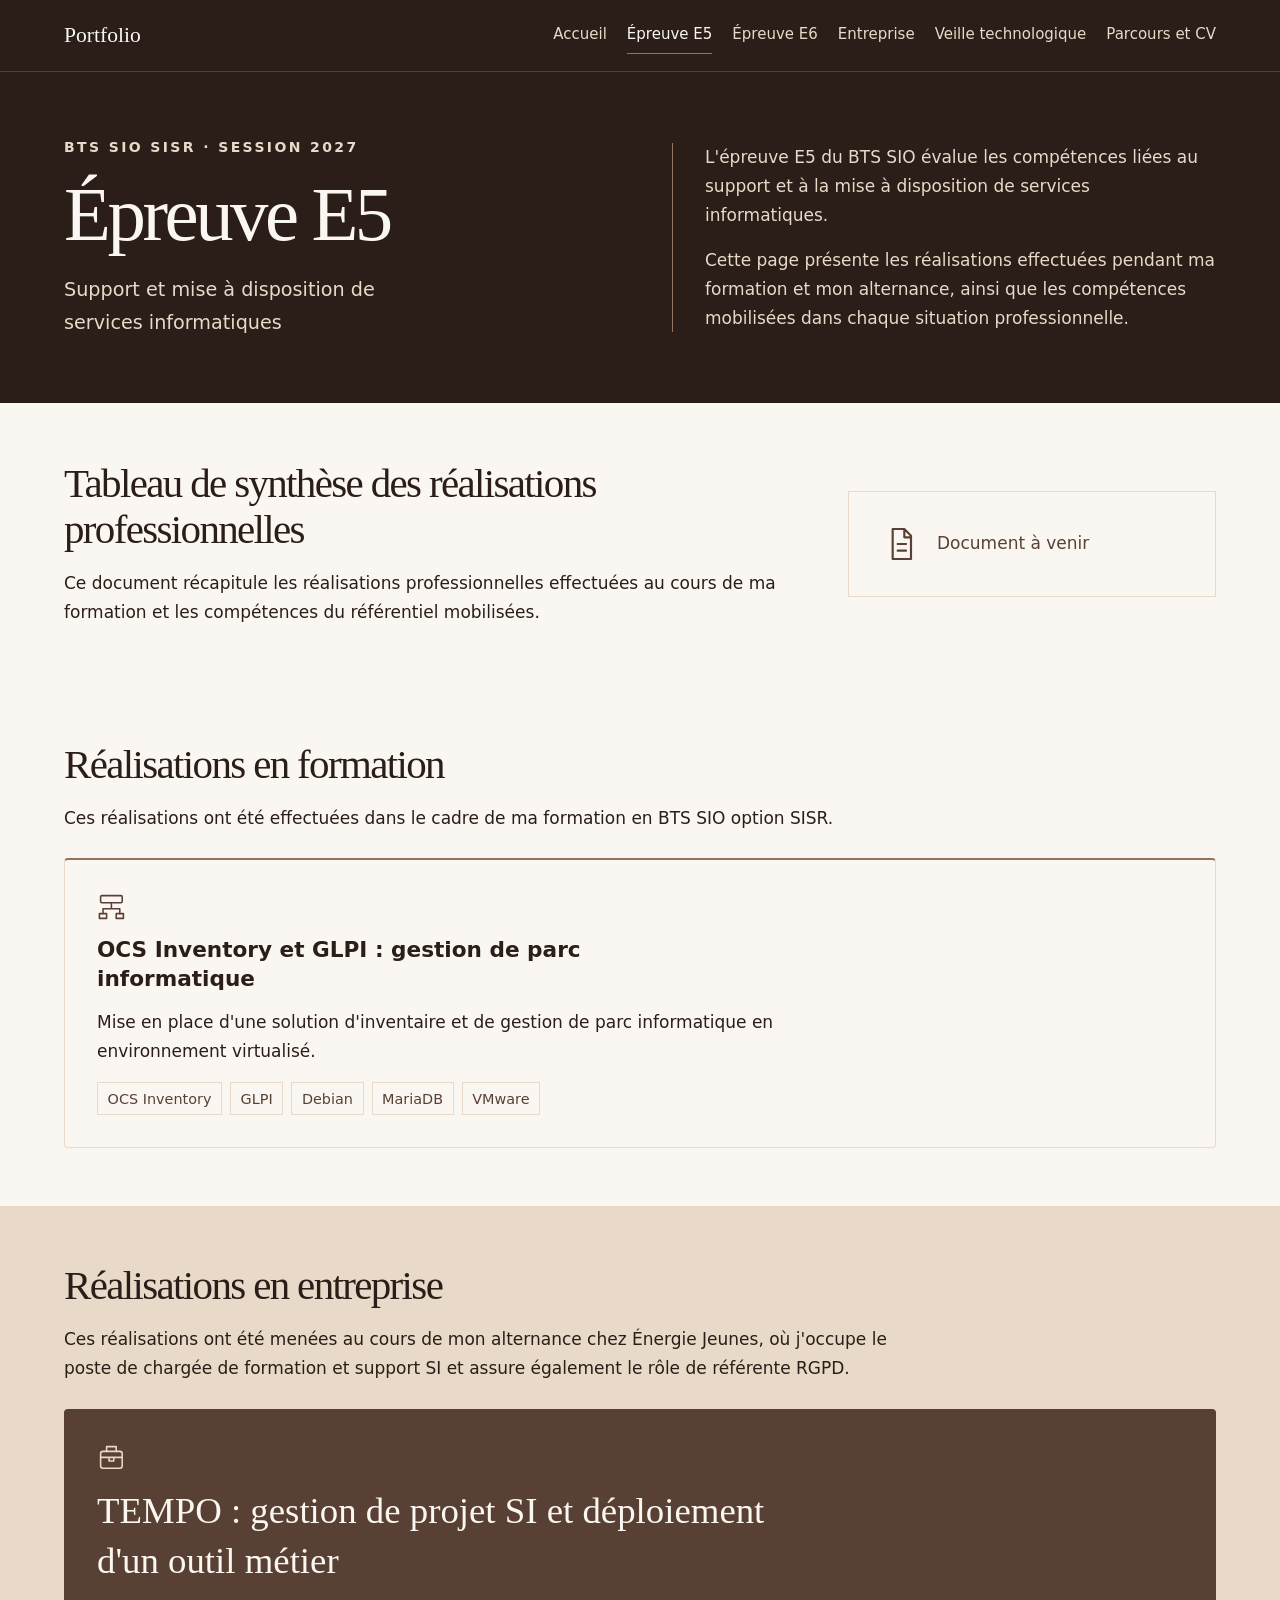
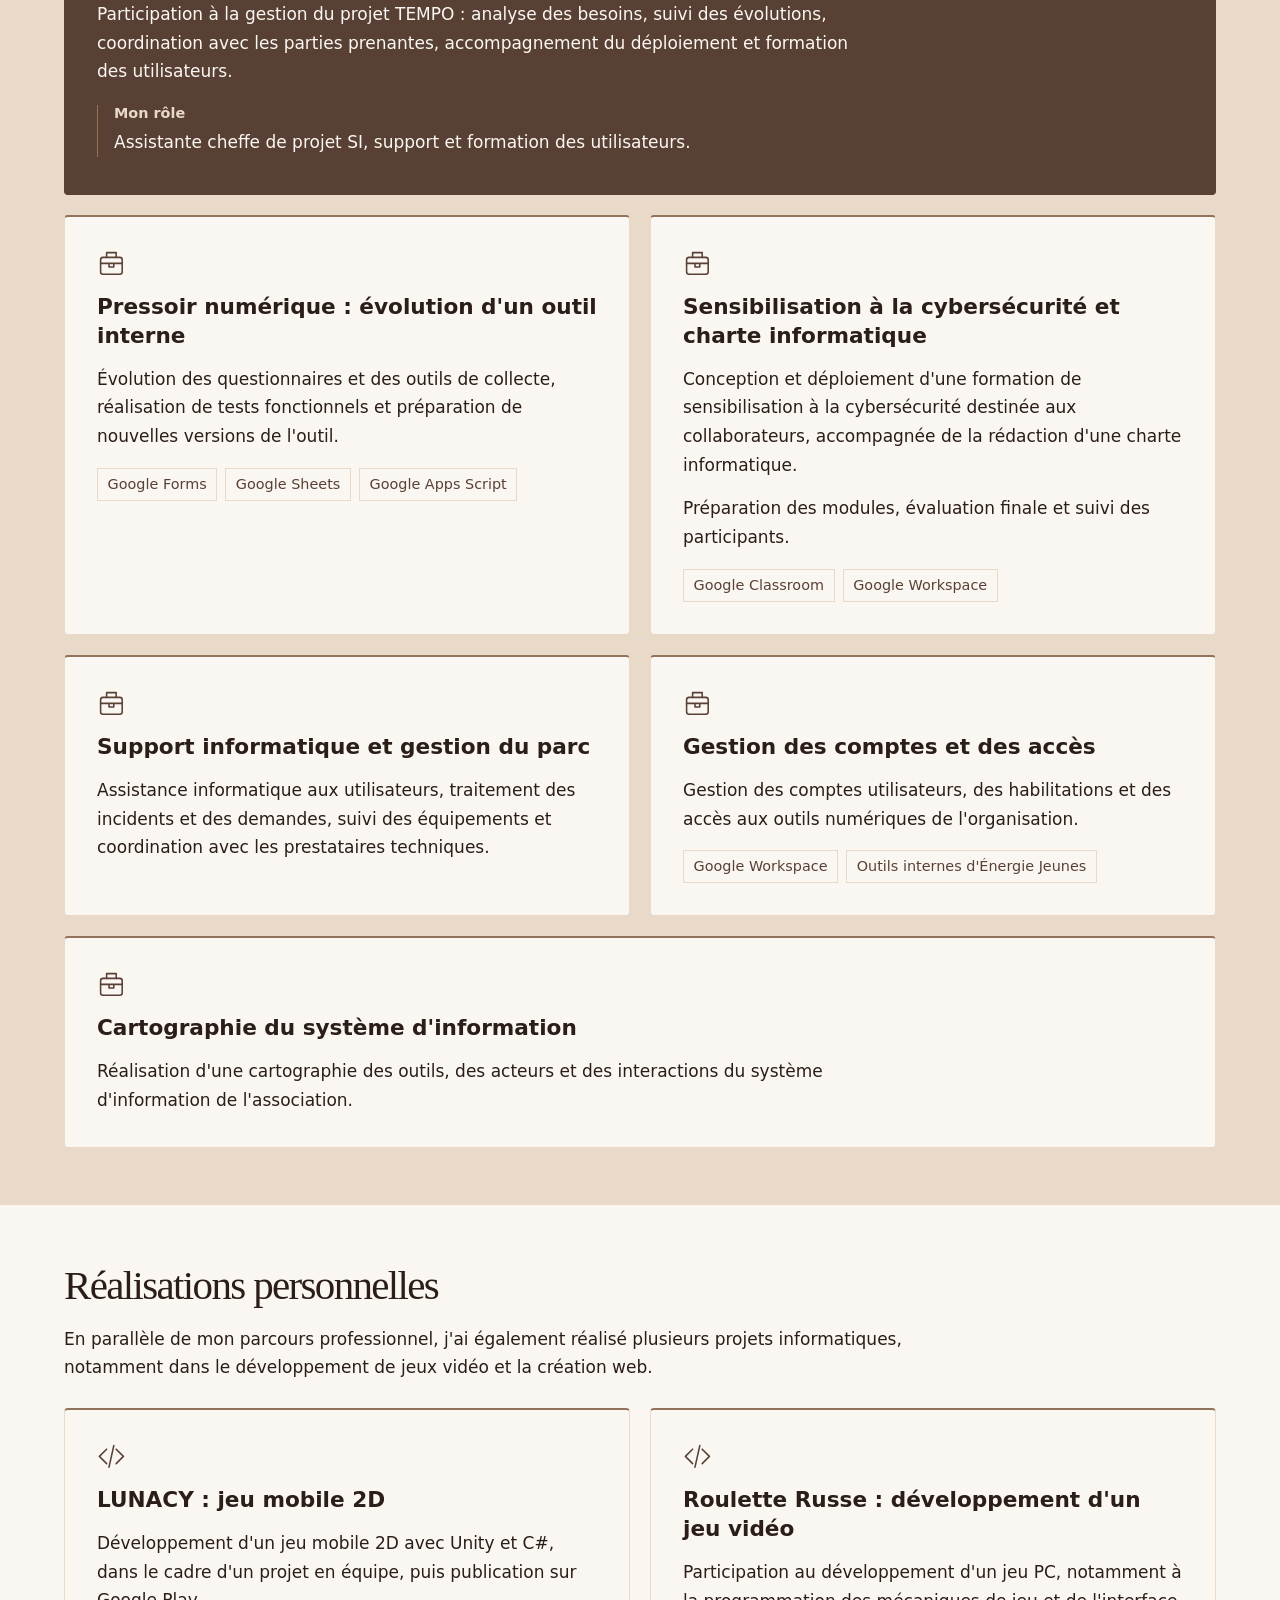
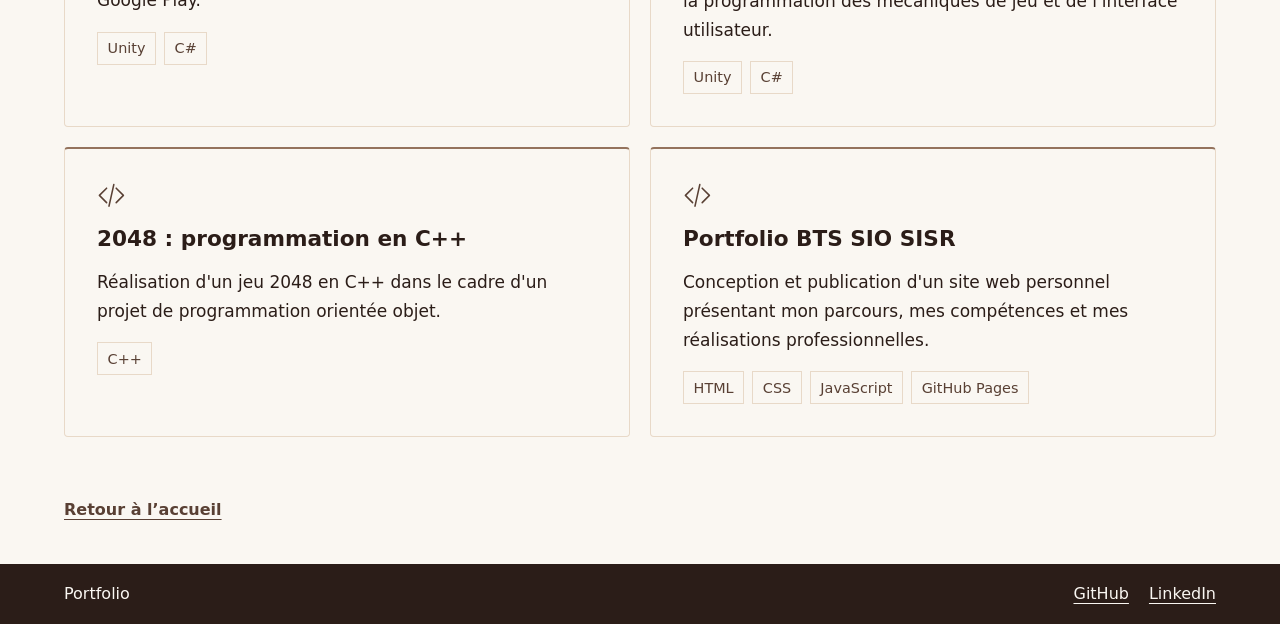
==== commit d16b9ad5: "Simplify E5 cards and align shared page branding" ====
--- a/e5.html
+++ b/e5.html
@@ -12,7 +12,7 @@
     <a class="skip" href="#contenu">Aller au contenu</a>
     <header class="site-header">
       <div class="wrap header-inner">
-        <a class="brand" href="index.html">Portfolio <span>BTS SIO SISR</span></a>
+        <a class="brand" href="index.html">Portfolio</a>
         <button class="menu-button" type="button" aria-expanded="false" aria-controls="navigation" hidden>Menu</button>
         <nav id="navigation" aria-label="Navigation principale">
           <ul>
@@ -65,13 +65,9 @@
               <div class="e5-card-icon"><svg viewBox="0 0 24 24" fill="none" stroke="currentColor" stroke-width="1.3" stroke-linecap="round" stroke-linejoin="round" aria-hidden="true"><rect x="3" y="3" width="18" height="6" rx="1"/><path d="M12 9v5M5 18v-4h14v4"/><rect x="2" y="18" width="6" height="4"/><rect x="16" y="18" width="6" height="4"/></svg></div>
               <h3 id="inventaire-titre">OCS Inventory et GLPI : gestion de parc informatique</h3>
               <p>Mise en place d'une solution d'inventaire et de gestion de parc informatique en environnement virtualisé.</p>
-              
+
               <ul class="e5-tools" aria-label="Technologies et outils"><li>OCS Inventory</li><li>GLPI</li><li>Debian</li><li>MariaDB</li><li>VMware</li></ul>
-              <!-- Ajouter ici les compétences validées, puis les liens réels vers la fiche et les documentations. -->
-              <div class="e5-card-status">
-                <p>Compétences E5 à valider</p>
-                <p>Fiche et documentation à venir</p>
-              </div>
+              <!-- À réception de la fiche, rendre le titre cliquable avec son chemin relatif. Ajouter ensuite les compétences validées et les documentations. -->
             </article>
           </div>
         </section>
@@ -89,37 +85,17 @@
               <h3 id="tempo-titre">TEMPO : gestion de projet SI et déploiement d'un outil métier</h3>
               <p>Participation à la gestion du projet TEMPO : analyse des besoins, suivi des évolutions, coordination avec les parties prenantes, accompagnement du déploiement et formation des utilisateurs.</p>
               <div class="e5-role"><h4>Mon rôle</h4><p>Assistante cheffe de projet SI, support et formation des utilisateurs.</p></div>
-                <details class="e5-missions">
-                  <summary>Missions connues</summary>
-                  <ul>
-                    <li>Participation aux réunions de suivi.</li>
-                    <li>Analyse des besoins des utilisateurs.</li>
-                    <li>Contribution à la priorisation des évolutions.</li>
-                    <li>Coordination avec les parties prenantes et le prestataire.</li>
-                    <li>Suivi des anomalies et des demandes d'évolution.</li>
-                    <li>Formation et accompagnement des utilisateurs.</li>
-                    <li>Participation à l'amélioration continue.</li>
-                  </ul>
-                </details>
-              
-              <!-- Ajouter ici les compétences validées, puis les liens réels vers la fiche et les documentations. -->
-              <div class="e5-card-status">
-                <p>Compétences E5 à valider</p>
-                <p>Fiche et documentation à venir</p>
-              </div>
+
+              <!-- À réception de la fiche, rendre le titre cliquable avec son chemin relatif. Ajouter ensuite les compétences validées et les documentations. -->
             </article>
             <article class="project e5-card" id="pressoir" aria-labelledby="pressoir-titre">
               <!-- Remplacer ce repère graphique par une image réelle avec un texte alternatif pertinent, lorsqu’elle sera disponible. -->
               <div class="e5-card-icon"><svg viewBox="0 0 24 24" fill="none" stroke="currentColor" stroke-width="1.3" stroke-linecap="round" stroke-linejoin="round" aria-hidden="true"><rect x="3" y="7" width="18" height="14" rx="2"/><path d="M8 7V3h8v4M3 12h18m-11 0v3h4v-3"/></svg></div>
               <h3 id="pressoir-titre">Pressoir numérique : évolution d'un outil interne</h3>
               <p>Évolution des questionnaires et des outils de collecte, réalisation de tests fonctionnels et préparation de nouvelles versions de l'outil.</p>
-              
+
               <ul class="e5-tools" aria-label="Technologies et outils"><li>Google Forms</li><li>Google Sheets</li><li>Google Apps Script</li></ul>
-              <!-- Ajouter ici les compétences validées, puis les liens réels vers la fiche et les documentations. -->
-              <div class="e5-card-status">
-                <p>Compétences E5 à valider</p>
-                <p>Fiche et documentation à venir</p>
-              </div>
+              <!-- À réception de la fiche, rendre le titre cliquable avec son chemin relatif. Ajouter ensuite les compétences validées et les documentations. -->
             </article>
             <article class="project e5-card" id="sensibilisation" aria-labelledby="sensibilisation-titre">
               <!-- Remplacer ce repère graphique par une image réelle avec un texte alternatif pertinent, lorsqu’elle sera disponible. -->
@@ -128,50 +104,34 @@
               <p>Conception et déploiement d'une formation de sensibilisation à la cybersécurité destinée aux collaborateurs, accompagnée de la rédaction d'une charte informatique.</p>
               <p>Préparation des modules, évaluation finale et suivi des participants.</p>
               <ul class="e5-tools" aria-label="Technologies et outils"><li>Google Classroom</li><li>Google Workspace</li></ul>
-              <!-- Ajouter ici les compétences validées, puis les liens réels vers la fiche et les documentations. -->
-              <div class="e5-card-status">
-                <p>Compétences E5 à valider</p>
-                <p>Fiche et documentation à venir</p>
-              </div>
+              <!-- À réception de la fiche, rendre le titre cliquable avec son chemin relatif. Ajouter ensuite les compétences validées et les documentations. -->
             </article>
             <article class="project e5-card" id="support" aria-labelledby="support-titre">
               <!-- Remplacer ce repère graphique par une image réelle avec un texte alternatif pertinent, lorsqu’elle sera disponible. -->
               <div class="e5-card-icon"><svg viewBox="0 0 24 24" fill="none" stroke="currentColor" stroke-width="1.3" stroke-linecap="round" stroke-linejoin="round" aria-hidden="true"><rect x="3" y="7" width="18" height="14" rx="2"/><path d="M8 7V3h8v4M3 12h18m-11 0v3h4v-3"/></svg></div>
               <h3 id="support-titre">Support informatique et gestion du parc</h3>
               <p>Assistance informatique aux utilisateurs, traitement des incidents et des demandes, suivi des équipements et coordination avec les prestataires techniques.</p>
-              
-              
-              <!-- Ajouter ici les compétences validées, puis les liens réels vers la fiche et les documentations. -->
-              <div class="e5-card-status">
-                <p>Compétences E5 à valider</p>
-                <p>Fiche et documentation à venir</p>
-              </div>
+
+
+              <!-- À réception de la fiche, rendre le titre cliquable avec son chemin relatif. Ajouter ensuite les compétences validées et les documentations. -->
             </article>
             <article class="project e5-card" id="acces" aria-labelledby="acces-titre">
               <!-- Remplacer ce repère graphique par une image réelle avec un texte alternatif pertinent, lorsqu’elle sera disponible. -->
               <div class="e5-card-icon"><svg viewBox="0 0 24 24" fill="none" stroke="currentColor" stroke-width="1.3" stroke-linecap="round" stroke-linejoin="round" aria-hidden="true"><rect x="3" y="7" width="18" height="14" rx="2"/><path d="M8 7V3h8v4M3 12h18m-11 0v3h4v-3"/></svg></div>
               <h3 id="acces-titre">Gestion des comptes et des accès</h3>
               <p>Gestion des comptes utilisateurs, des habilitations et des accès aux outils numériques de l'organisation.</p>
-              
+
               <ul class="e5-tools" aria-label="Technologies et outils"><li>Google Workspace</li><li>Outils internes d'Énergie Jeunes</li></ul>
-              <!-- Ajouter ici les compétences validées, puis les liens réels vers la fiche et les documentations. -->
-              <div class="e5-card-status">
-                <p>Compétences E5 à valider</p>
-                <p>Fiche et documentation à venir</p>
-              </div>
+              <!-- À réception de la fiche, rendre le titre cliquable avec son chemin relatif. Ajouter ensuite les compétences validées et les documentations. -->
             </article>
             <article class="project e5-card" id="cartographie" aria-labelledby="cartographie-titre">
               <!-- Remplacer ce repère graphique par une image réelle avec un texte alternatif pertinent, lorsqu’elle sera disponible. -->
               <div class="e5-card-icon"><svg viewBox="0 0 24 24" fill="none" stroke="currentColor" stroke-width="1.3" stroke-linecap="round" stroke-linejoin="round" aria-hidden="true"><rect x="3" y="7" width="18" height="14" rx="2"/><path d="M8 7V3h8v4M3 12h18m-11 0v3h4v-3"/></svg></div>
               <h3 id="cartographie-titre">Cartographie du système d'information</h3>
               <p>Réalisation d'une cartographie des outils, des acteurs et des interactions du système d'information de l'association.</p>
-              
-              
-              <!-- Ajouter ici les compétences validées, puis les liens réels vers la fiche et les documentations. -->
-              <div class="e5-card-status">
-                <p>Compétences E5 à valider</p>
-                <p>Fiche et documentation à venir</p>
-              </div>
+
+
+              <!-- À réception de la fiche, rendre le titre cliquable avec son chemin relatif. Ajouter ensuite les compétences validées et les documentations. -->
             </article>
             </div>
           </div>
@@ -188,52 +148,36 @@
               <div class="e5-card-icon"><svg viewBox="0 0 24 24" fill="none" stroke="currentColor" stroke-width="1.3" stroke-linecap="round" stroke-linejoin="round" aria-hidden="true"><path d="m8 6-6 6 6 6m8-12 6 6-6 6M14 3l-4 18"/></svg></div>
               <h3 id="lunacy-titre">LUNACY : jeu mobile 2D</h3>
               <p>Développement d'un jeu mobile 2D avec Unity et C#, dans le cadre d'un projet en équipe, puis publication sur Google Play.</p>
-              
+
               <ul class="e5-tools" aria-label="Technologies et outils"><li>Unity</li><li>C#</li></ul>
-              <!-- Ajouter ici les compétences validées, puis les liens réels vers la fiche et les documentations. -->
-              <div class="e5-card-status">
-                <p>Compétences E5 à valider</p>
-                <p>Fiche et documentation à venir</p>
-              </div>
+              <!-- À réception de la fiche, rendre le titre cliquable avec son chemin relatif. Ajouter ensuite les compétences validées et les documentations. -->
             </article>
             <article class="project e5-card" id="roulette-russe" aria-labelledby="roulette-russe-titre">
               <!-- Remplacer ce repère graphique par une image réelle avec un texte alternatif pertinent, lorsqu’elle sera disponible. -->
               <div class="e5-card-icon"><svg viewBox="0 0 24 24" fill="none" stroke="currentColor" stroke-width="1.3" stroke-linecap="round" stroke-linejoin="round" aria-hidden="true"><path d="m8 6-6 6 6 6m8-12 6 6-6 6M14 3l-4 18"/></svg></div>
               <h3 id="roulette-russe-titre">Roulette Russe : développement d'un jeu vidéo</h3>
               <p>Participation au développement d'un jeu PC, notamment à la programmation des mécaniques de jeu et de l'interface utilisateur.</p>
-              
+
               <ul class="e5-tools" aria-label="Technologies et outils"><li>Unity</li><li>C#</li></ul>
-              <!-- Ajouter ici les compétences validées, puis les liens réels vers la fiche et les documentations. -->
-              <div class="e5-card-status">
-                <p>Compétences E5 à valider</p>
-                <p>Fiche et documentation à venir</p>
-              </div>
+              <!-- À réception de la fiche, rendre le titre cliquable avec son chemin relatif. Ajouter ensuite les compétences validées et les documentations. -->
             </article>
             <article class="project e5-card" id="jeu-2048" aria-labelledby="jeu-2048-titre">
               <!-- Remplacer ce repère graphique par une image réelle avec un texte alternatif pertinent, lorsqu’elle sera disponible. -->
               <div class="e5-card-icon"><svg viewBox="0 0 24 24" fill="none" stroke="currentColor" stroke-width="1.3" stroke-linecap="round" stroke-linejoin="round" aria-hidden="true"><path d="m8 6-6 6 6 6m8-12 6 6-6 6M14 3l-4 18"/></svg></div>
               <h3 id="jeu-2048-titre">2048 : programmation en C++</h3>
               <p>Réalisation d'un jeu 2048 en C++ dans le cadre d'un projet de programmation orientée objet.</p>
-              
+
               <ul class="e5-tools" aria-label="Technologies et outils"><li>C++</li></ul>
-              <!-- Ajouter ici les compétences validées, puis les liens réels vers la fiche et les documentations. -->
-              <div class="e5-card-status">
-                <p>Compétences E5 à valider</p>
-                <p>Fiche et documentation à venir</p>
-              </div>
+              <!-- À réception de la fiche, rendre le titre cliquable avec son chemin relatif. Ajouter ensuite les compétences validées et les documentations. -->
             </article>
             <article class="project e5-card" id="portfolio" aria-labelledby="portfolio-titre">
               <!-- Remplacer ce repère graphique par une image réelle avec un texte alternatif pertinent, lorsqu’elle sera disponible. -->
               <div class="e5-card-icon"><svg viewBox="0 0 24 24" fill="none" stroke="currentColor" stroke-width="1.3" stroke-linecap="round" stroke-linejoin="round" aria-hidden="true"><path d="m8 6-6 6 6 6m8-12 6 6-6 6M14 3l-4 18"/></svg></div>
               <h3 id="portfolio-titre">Portfolio BTS SIO SISR</h3>
               <p>Conception et publication d'un site web personnel présentant mon parcours, mes compétences et mes réalisations professionnelles.</p>
-              
+
               <ul class="e5-tools" aria-label="Technologies et outils"><li>HTML</li><li>CSS</li><li>JavaScript</li><li>GitHub Pages</li></ul>
-              <!-- Ajouter ici les compétences validées, puis les liens réels vers la fiche et les documentations. -->
-              <div class="e5-card-status">
-                <p>Compétences E5 à valider</p>
-                <p>Fiche et documentation à venir</p>
-              </div>
+              <!-- À réception de la fiche, rendre le titre cliquable avec son chemin relatif. Ajouter ensuite les compétences validées et les documentations. -->
             </article>
           </div>
         </section>
@@ -244,10 +188,10 @@
     </main>
     <footer class="site-footer">
       <div class="wrap footer-inner">
-        <p>Portfolio BTS SIO SISR · Session 2027</p>
+        <p>Portfolio</p>
         <ul aria-label="Profils professionnels">
           <li><a href="https://github.com/imriiama">GitHub</a></li>
-          <li><span>LinkedIn · À compléter</span></li>
+          <li><a href="https://www.linkedin.com/in/maria-kipanda-tuleki/">LinkedIn</a></li>
         </ul>
       </div>
     </footer>
--- a/assets/e5.css
+++ b/assets/e5.css
@@ -4,6 +4,8 @@
 .e5-page h3 { font-size: 1.35rem; line-height: 1.35; }
 .e5-page .eyebrow { font-size: .875rem; }
 .e5-page .text-link { font-size: 1rem; }
+.e5-page .site-footer { font-size: 1rem; }
+.e5-page #navigation a { font-size: .9375rem; }
 .e5-page .block { padding-block: clamp(2.25rem, 4.5vw, 3.75rem); }
 .e5-page [id] { scroll-margin-top: 1.5rem; }
 .e5-intro { padding-block: clamp(2.5rem, 5vw, 4.5rem); }
@@ -26,19 +28,14 @@
 .e5-card p { max-width: 70ch; }
 .e5-tools { display: flex; flex-wrap: wrap; gap: .35rem .5rem; list-style: none; padding: 0; margin: .15rem 0 0; }
 .e5-tools li { border: 1px solid var(--beige); padding: .2rem .6rem; color: var(--chocolat); font-size: .9rem; }
-.e5-card-status { margin-top: auto; padding-top: 1rem; width: 100%; border-top: 1px solid var(--beige); color: var(--chocolat); font-size: .875rem; }
 .e5-enterprise { background: var(--beige); }
 .e5-page .e5-tempo { grid-column: 1 / -1; background: var(--chocolat); color: var(--ivoire); border-color: var(--chocolat); }
-.e5-tempo .e5-card-icon, .e5-tempo .e5-card-status { color: var(--beige); }
+.e5-tempo .e5-card-icon { color: var(--beige); }
 .e5-tempo h3 { font-family: var(--display); font-weight: 400; font-size: clamp(1.8rem, 3vw, 2.3rem); max-width: 38ch; }
 .e5-role { border-left: 1px solid var(--moka); padding-left: 1rem; margin-block: .3rem; }
 .e5-role h4 { font-size: .9rem; margin-bottom: .4rem; color: var(--beige); }
-.e5-missions { width: 100%; }
-.e5-missions summary { cursor: pointer; padding-block: .4rem; width: fit-content; text-underline-offset: .2em; text-decoration: underline; }
-.e5-missions ul { padding-left: 1.2rem; margin: .6rem 0; columns: 2; column-gap: 2rem; }
-.e5-missions li { break-inside: avoid; padding-bottom: .35rem; }
 .e5-enterprise .e5-card:last-child { grid-column: 1 / -1; }
-.e5-training { grid-template-columns: minmax(0, 1fr); }
+.e5-training > .e5-card:only-child { grid-column: 1 / -1; }
 .e5-back { padding-bottom: 2.5rem; }
 @media (max-width: 56rem) {
   .e5-intro-layout { gap: 2rem; }
@@ -48,6 +45,5 @@
 @media (max-width: 42rem) {
   .e5-intro-layout, .e5-tableau { grid-template-columns: minmax(0, 1fr); }
   .e5-intro-copy { padding: 1.5rem 0 0; border-left: 0; border-top: 1px solid var(--moka); }
-  .e5-missions ul { columns: 1; }
   .e5-document { padding: 1.5rem; }
 }
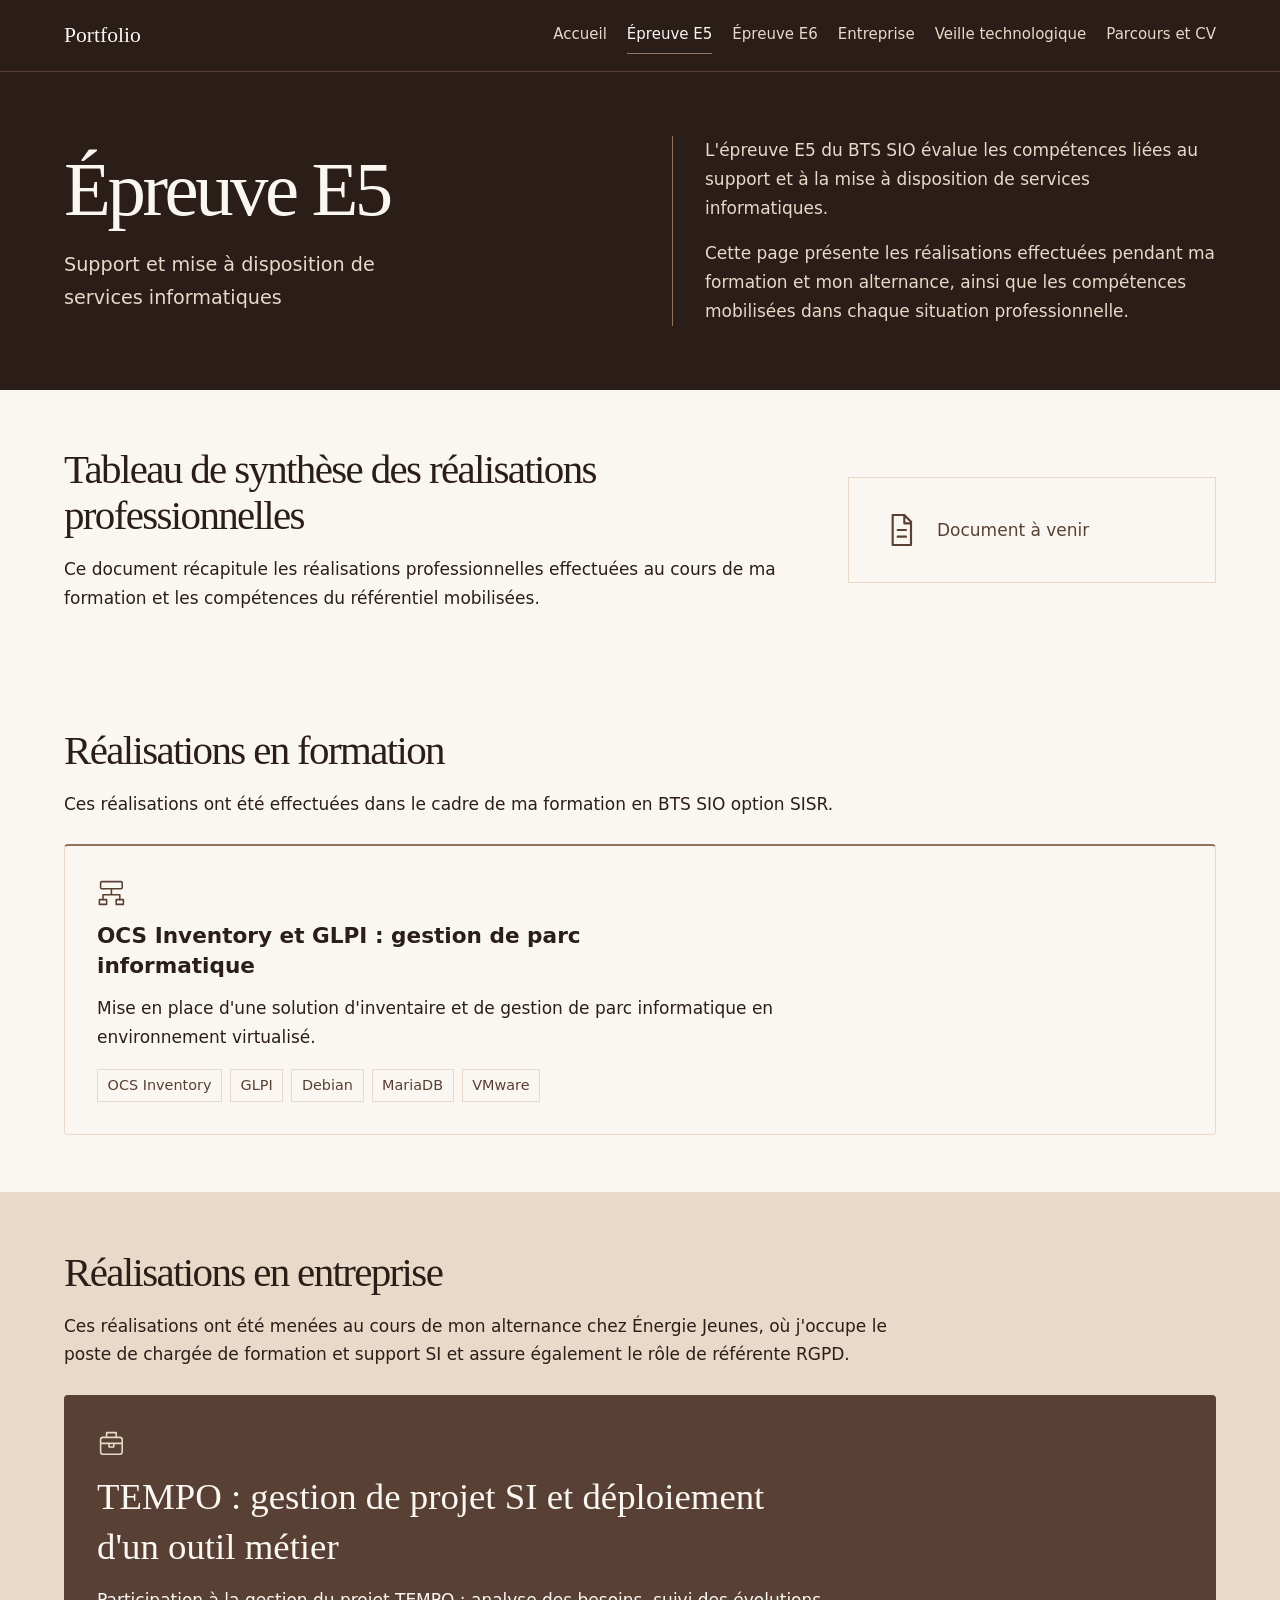
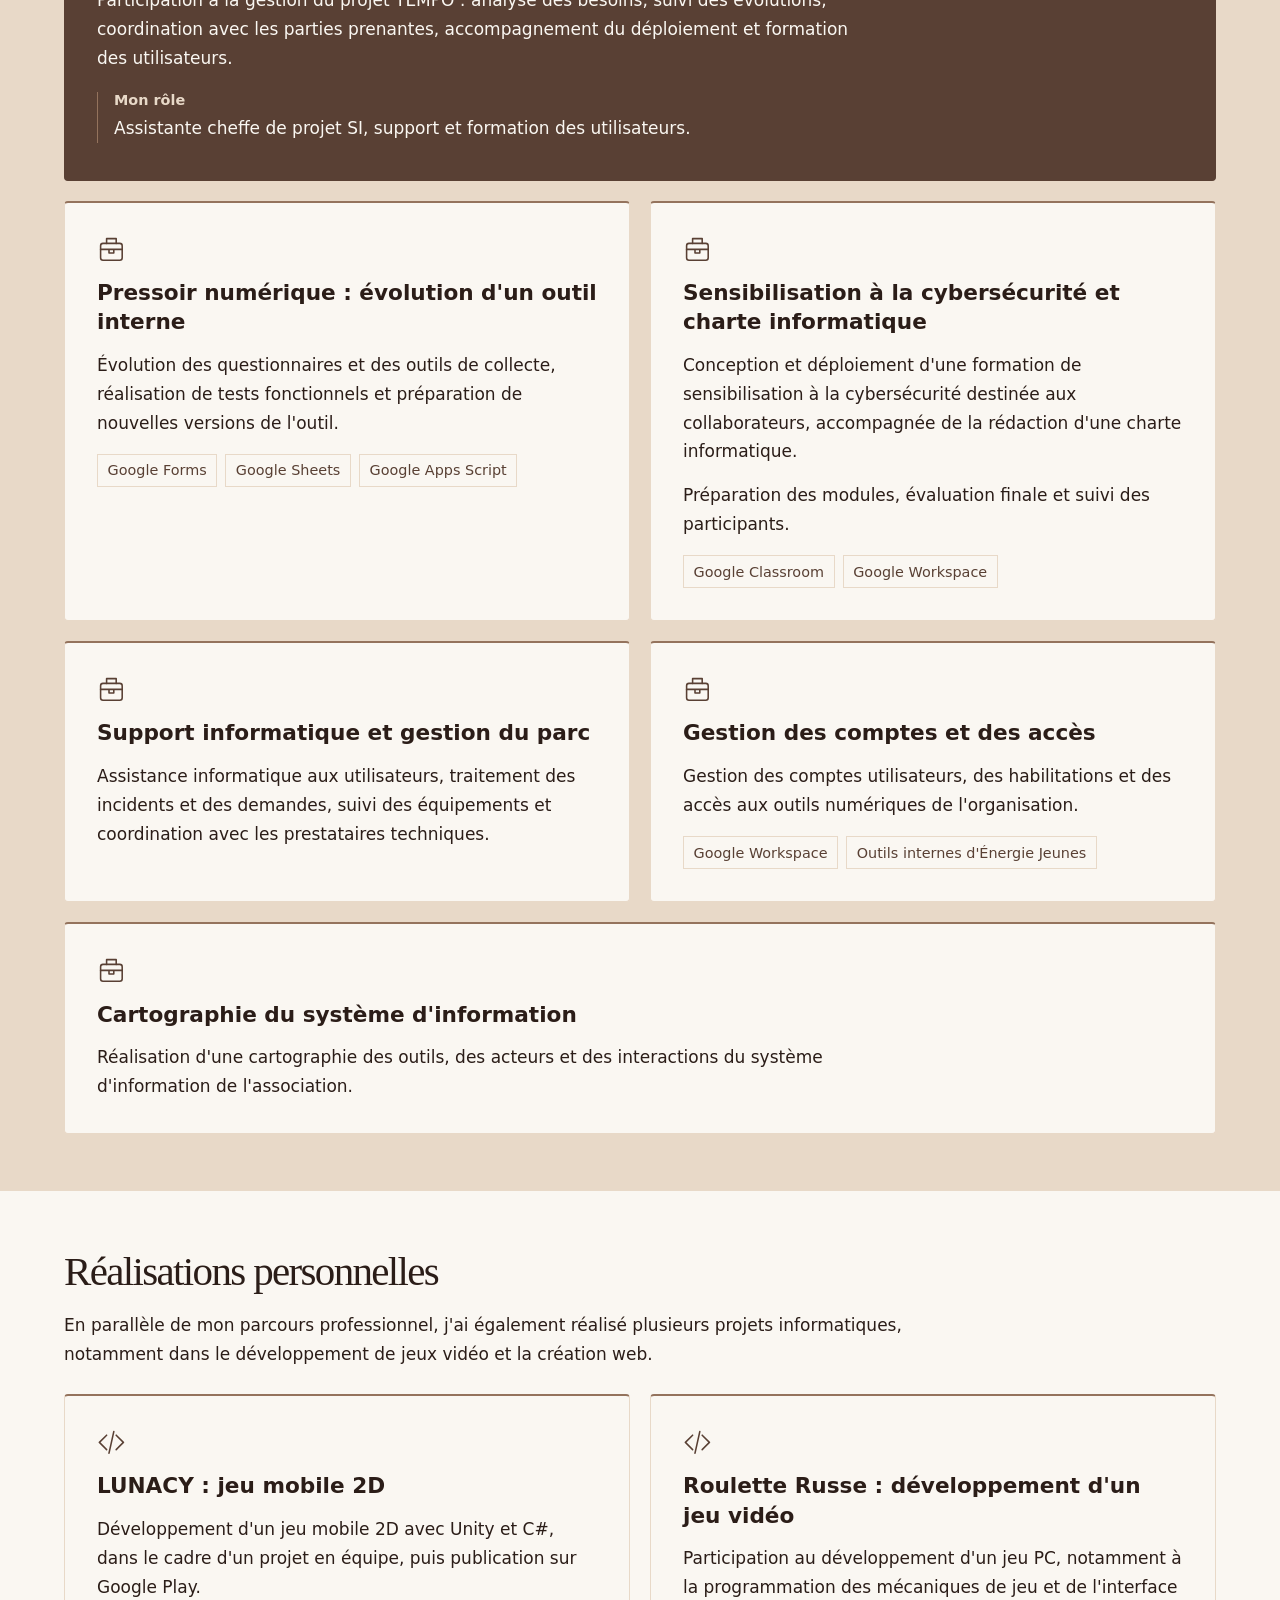
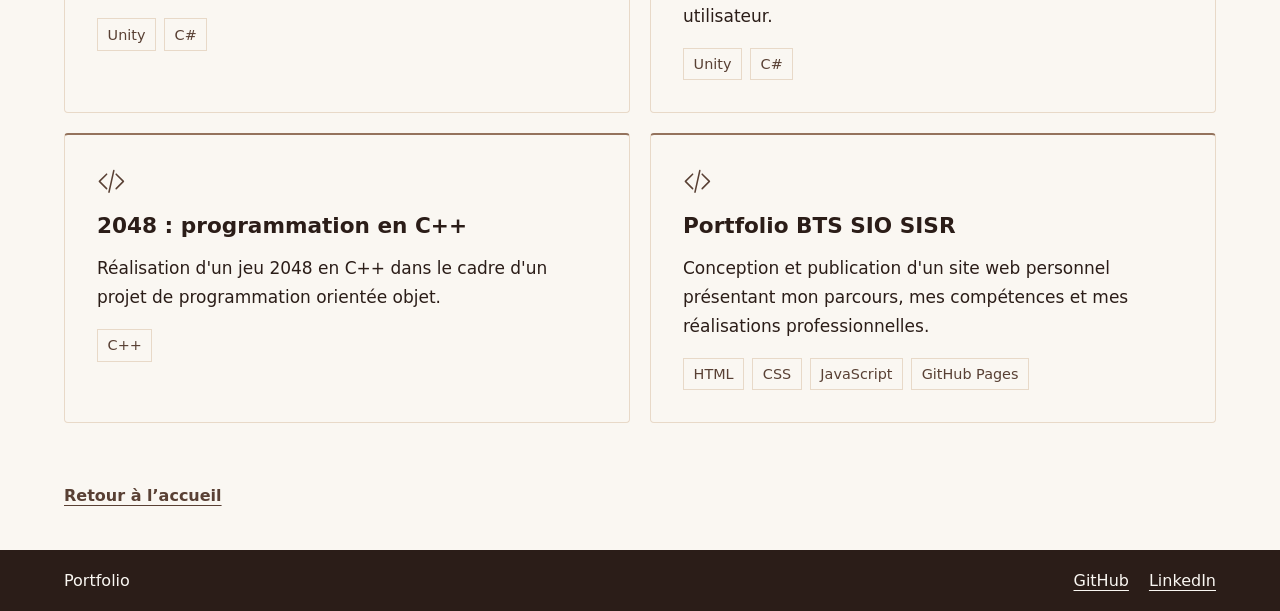
==== commit 67ab6e5d: "Remove session label from E5 introduction" ====
--- a/e5.html
+++ b/e5.html
@@ -30,7 +30,6 @@
       <section class="hero e5-intro">
         <div class="wrap e5-intro-layout">
           <div>
-            <p class="eyebrow">BTS SIO SISR · Session 2027</p>
             <h1>Épreuve E5</h1>
             <p class="intro">Support et mise à disposition de services informatiques</p>
           </div>
